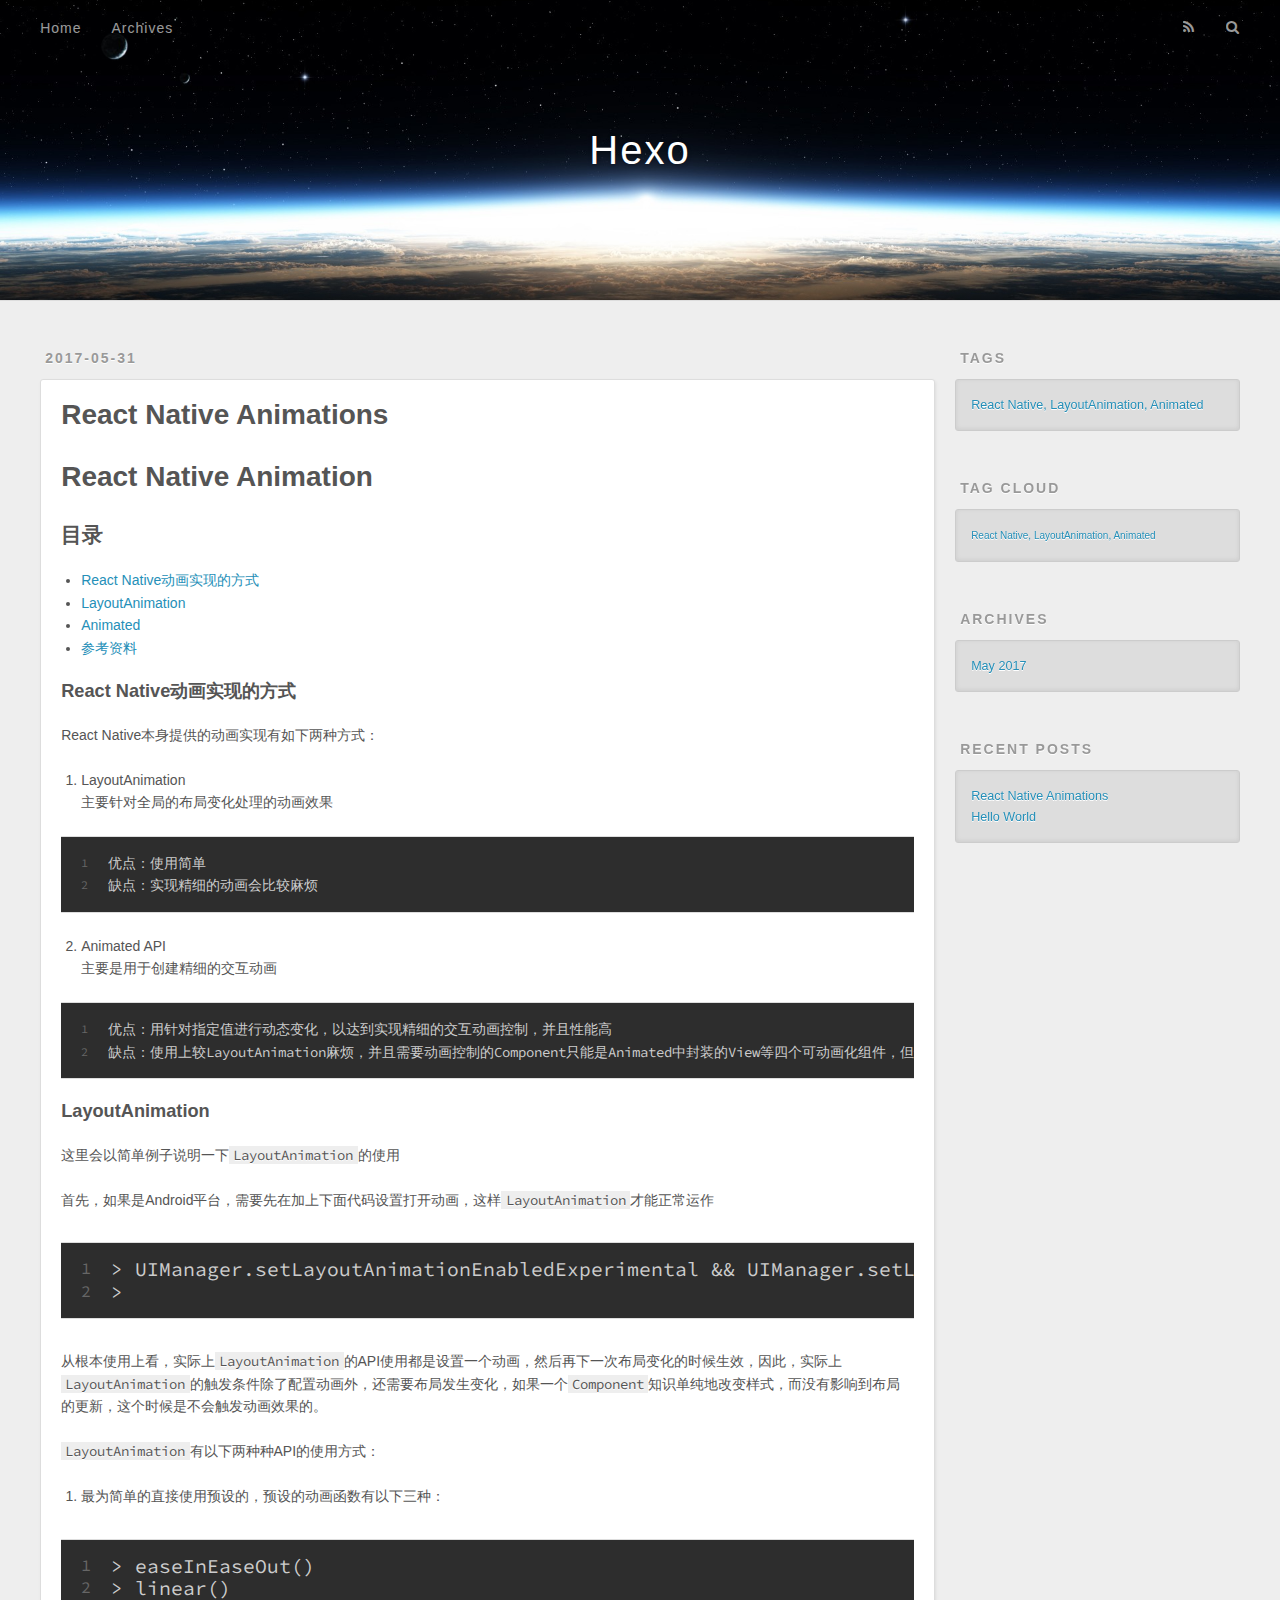
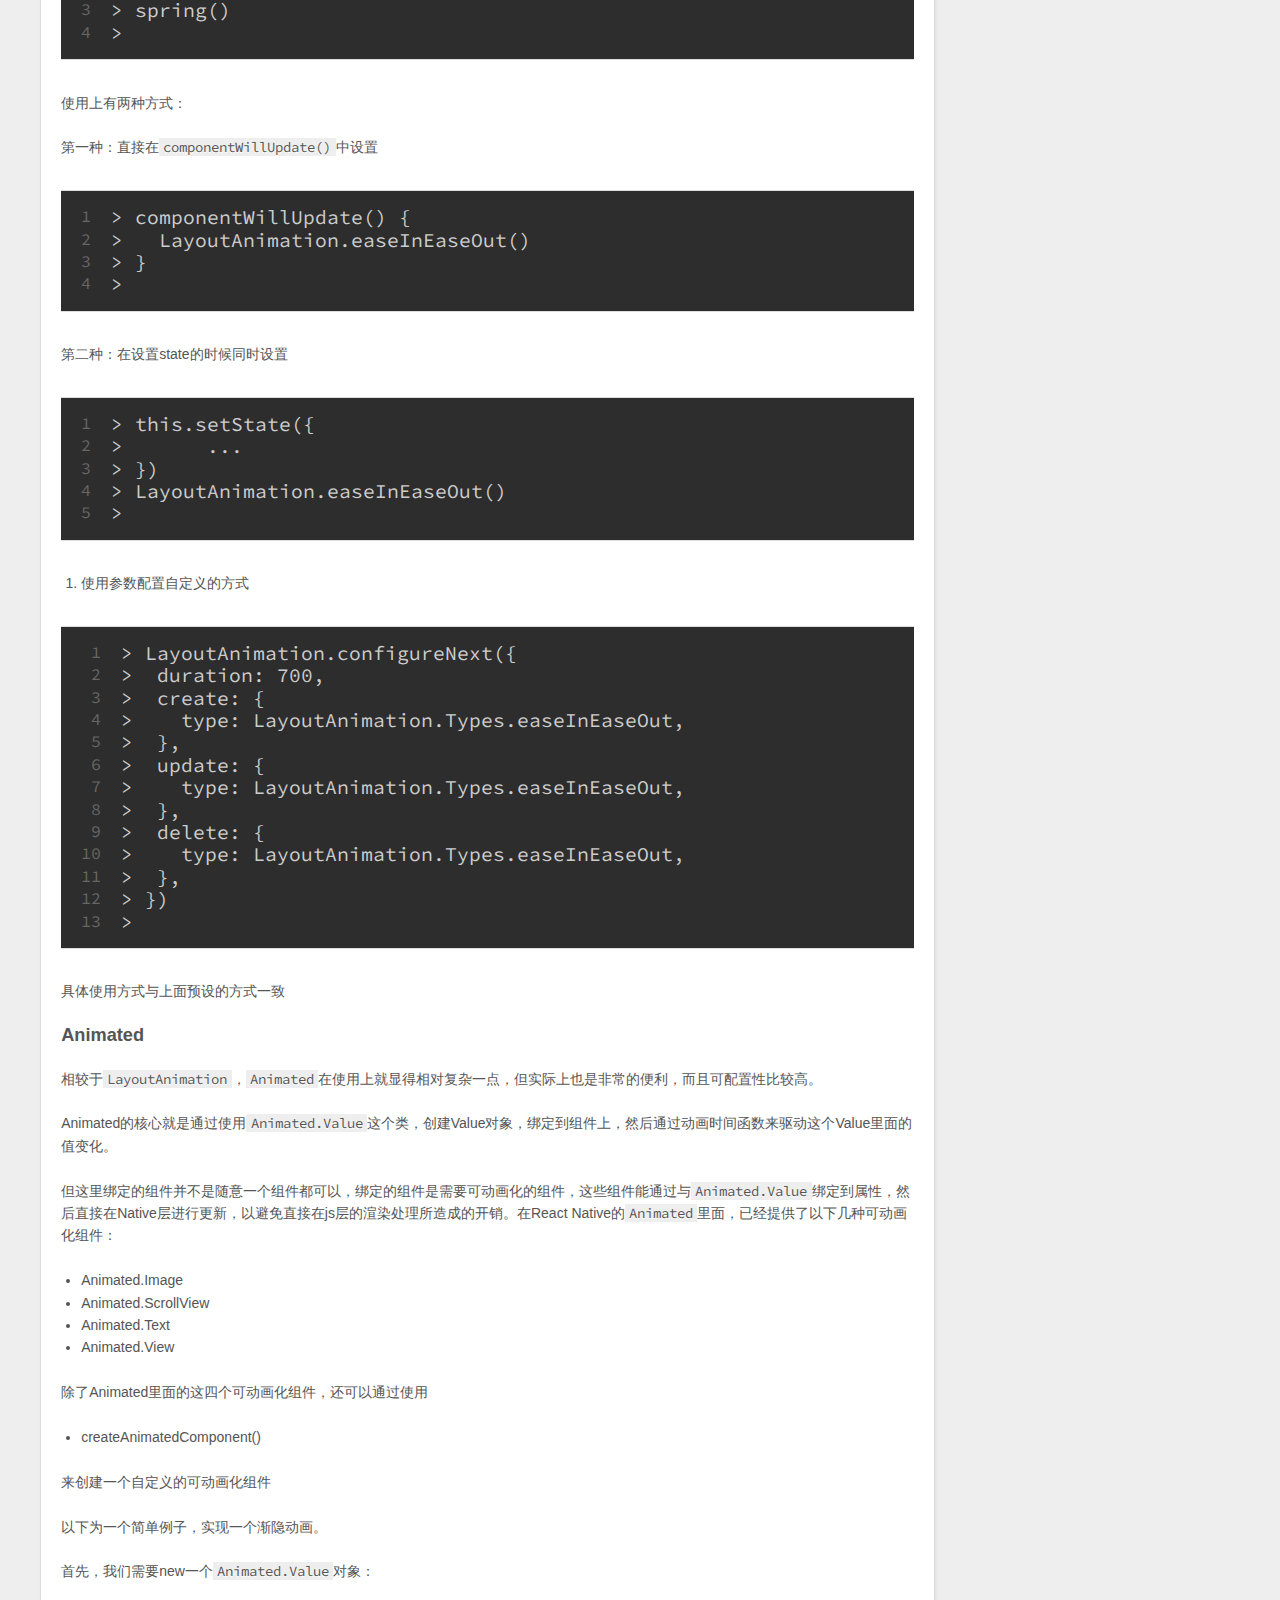
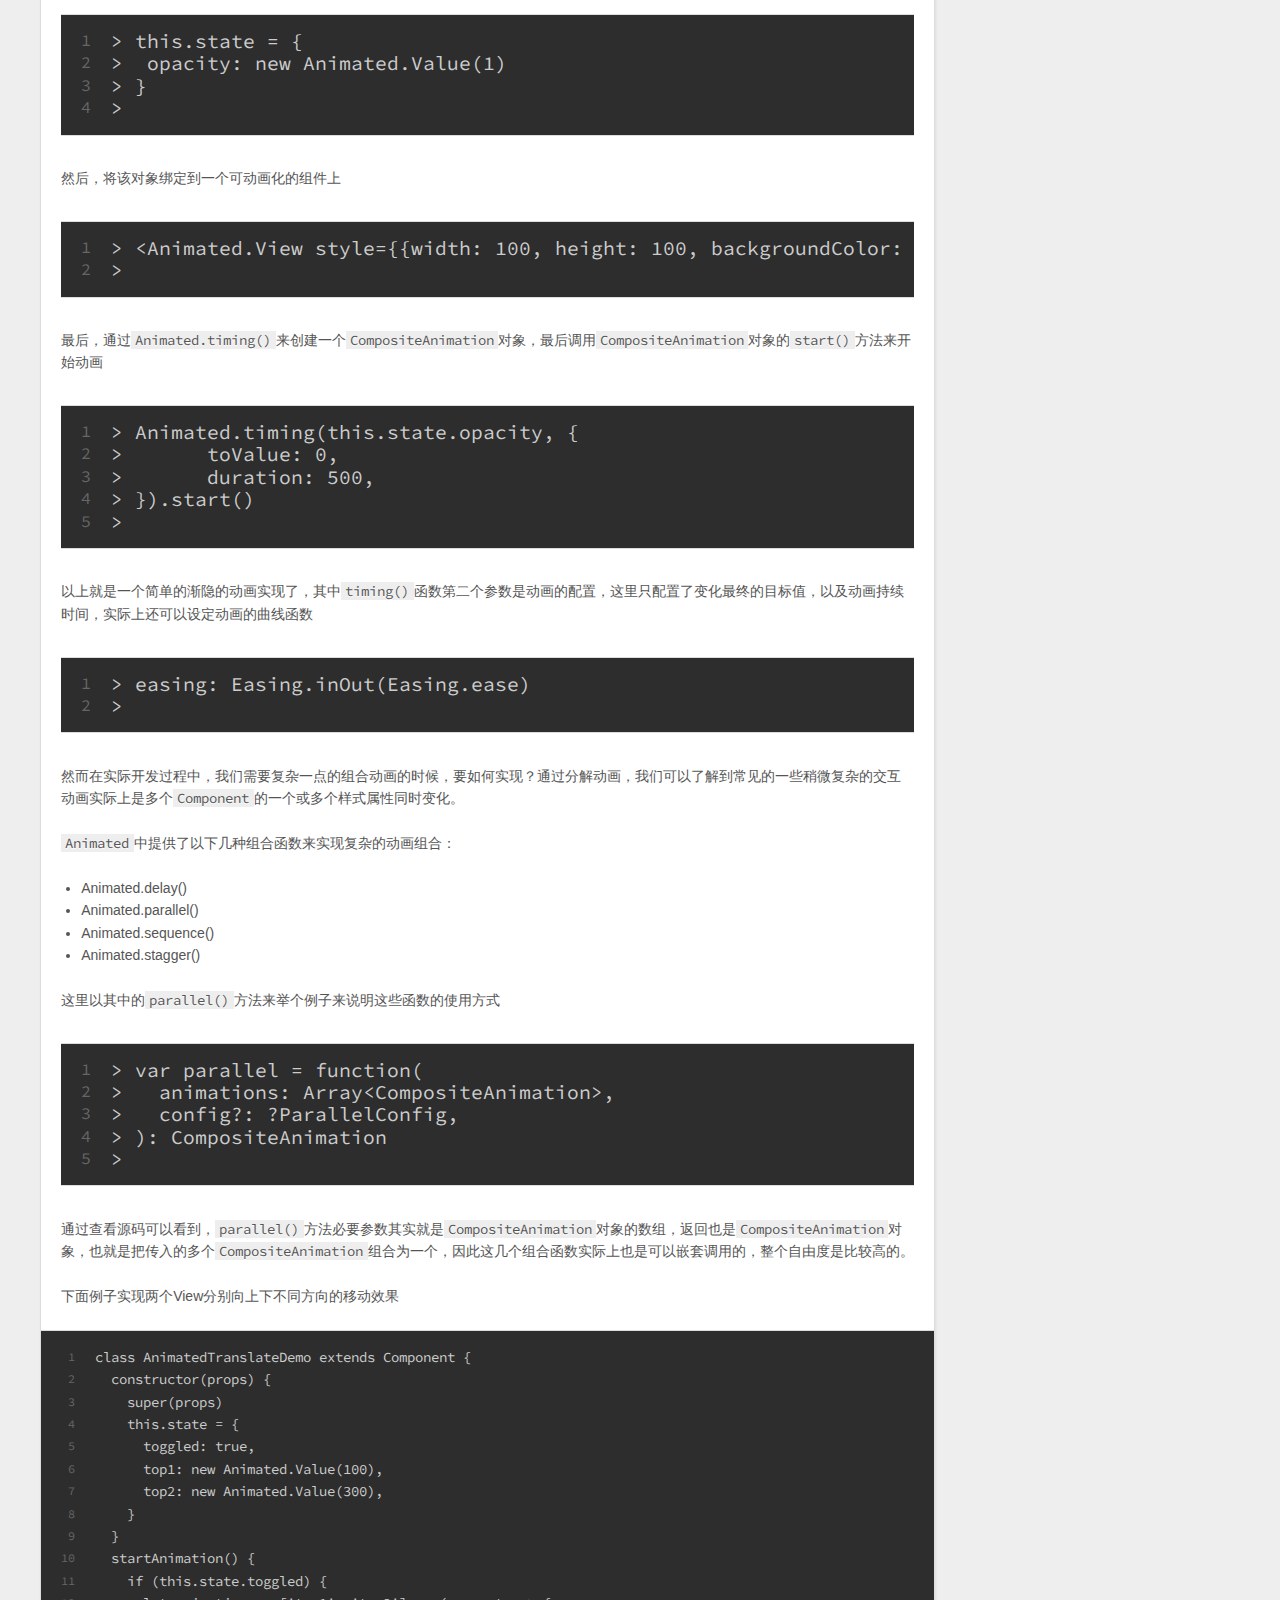
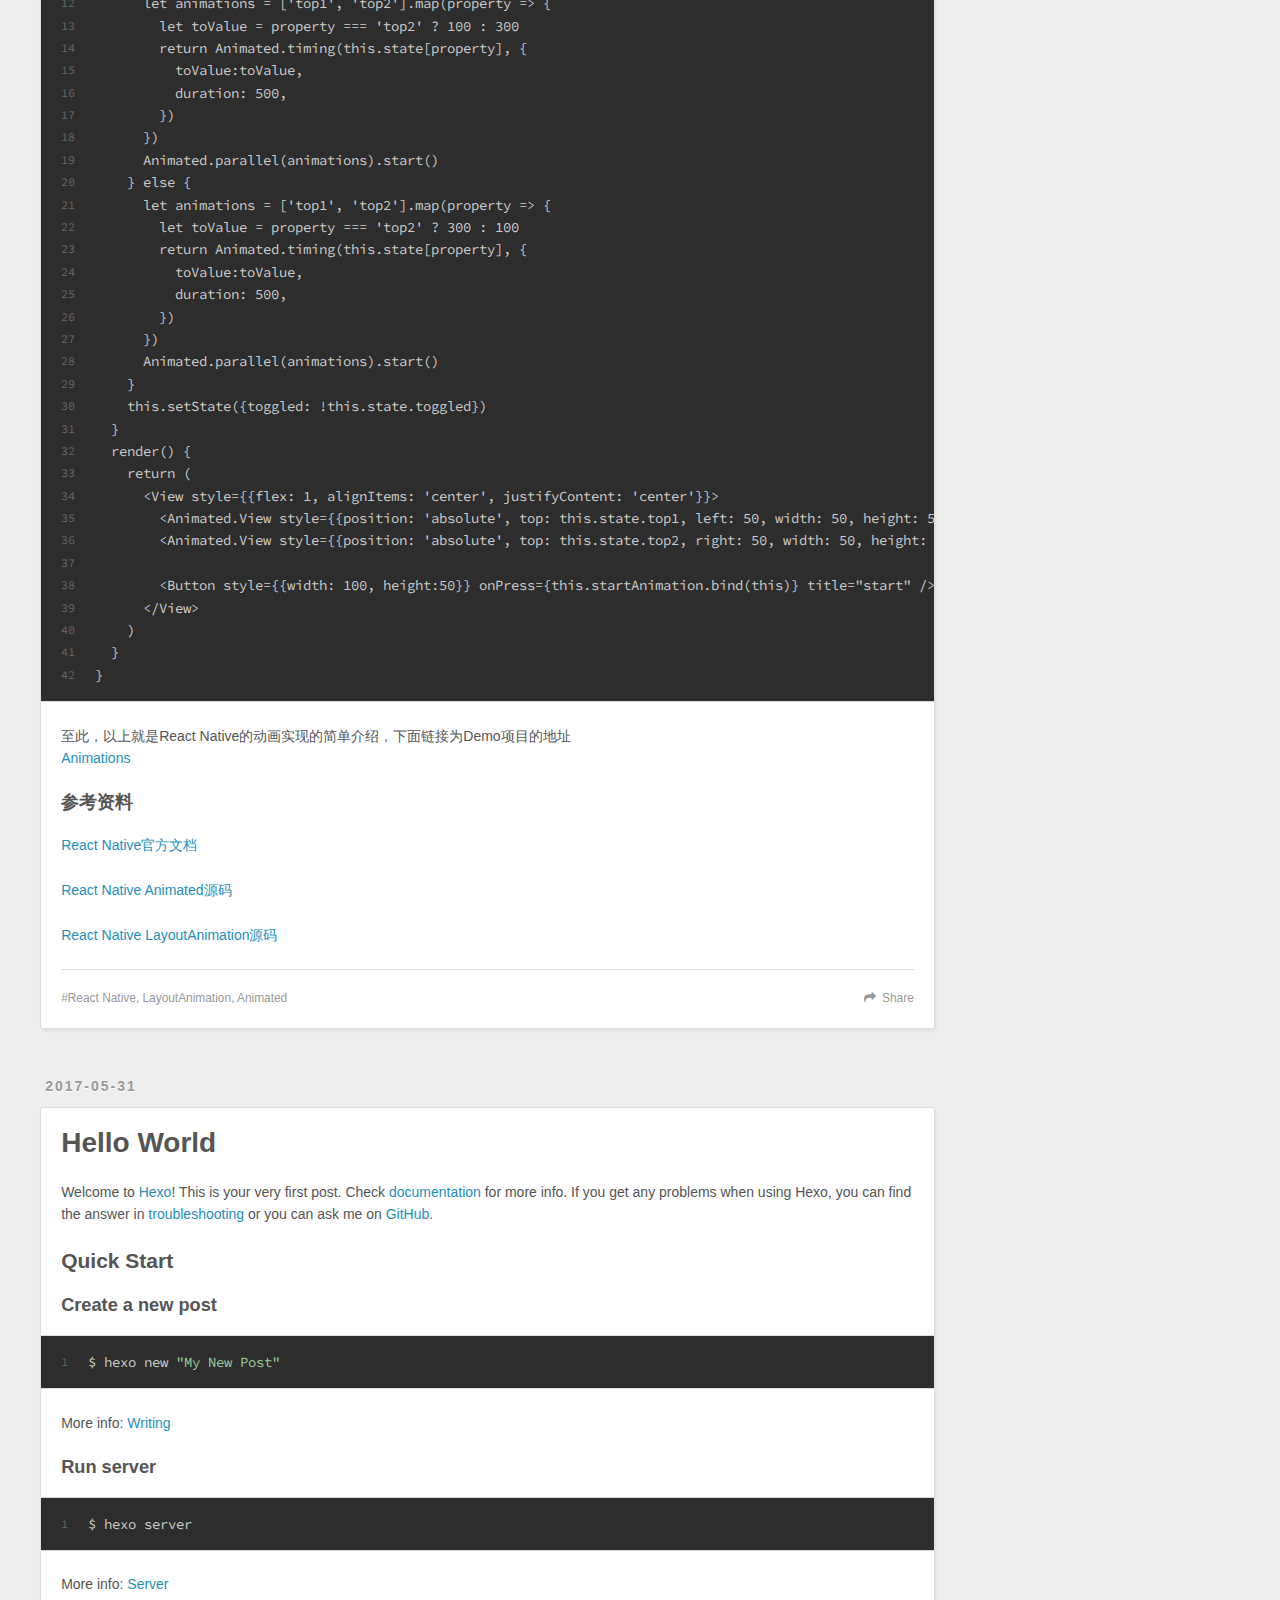
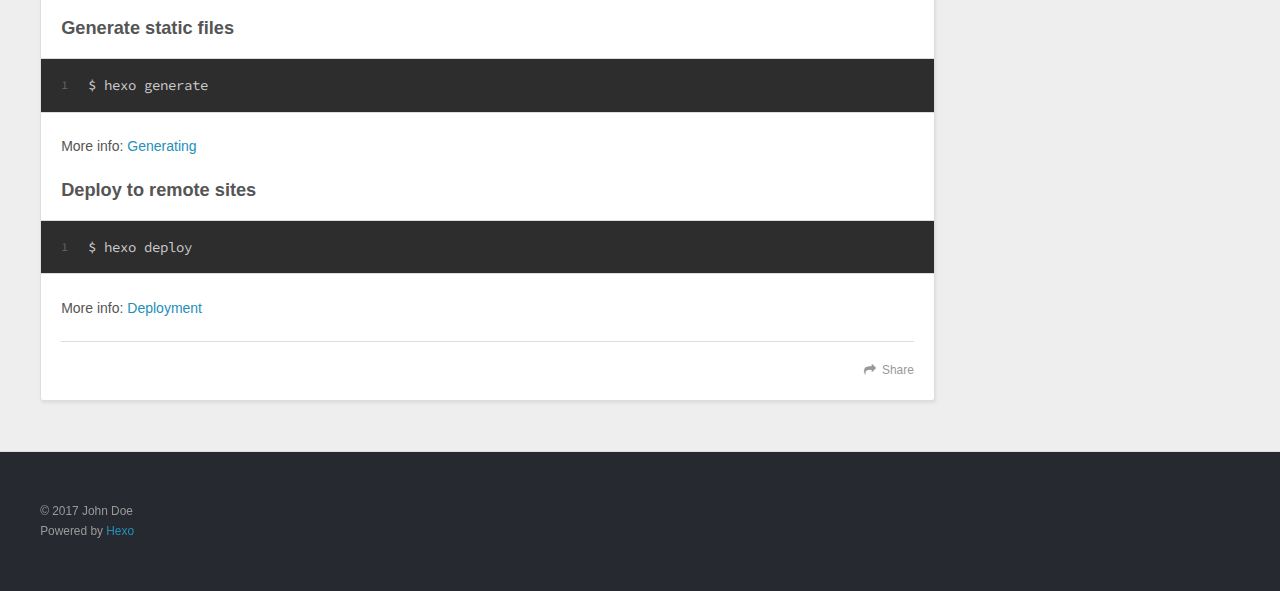
==== index.html @ bdcdd626 "Site updated: 2017-05-31 11:44:58" ====
<!DOCTYPE html>
<html>
<head>
  <meta charset="utf-8">
  
  <title>Hexo</title>
  <meta name="viewport" content="width=device-width, initial-scale=1, maximum-scale=1">
  <meta property="og:type" content="website">
<meta property="og:title" content="Hexo">
<meta property="og:url" content="http://yoursite.com/index.html">
<meta property="og:site_name" content="Hexo">
<meta name="twitter:card" content="summary">
<meta name="twitter:title" content="Hexo">
  
    <link rel="alternate" href="/atom.xml" title="Hexo" type="application/atom+xml">
  
  
    <link rel="icon" href="/favicon.png">
  
  
    <link href="//fonts.googleapis.com/css?family=Source+Code+Pro" rel="stylesheet" type="text/css">
  
  <link rel="stylesheet" href="/css/style.css">
  

</head>

<body>
  <div id="container">
    <div id="wrap">
      <header id="header">
  <div id="banner"></div>
  <div id="header-outer" class="outer">
    <div id="header-title" class="inner">
      <h1 id="logo-wrap">
        <a href="/" id="logo">Hexo</a>
      </h1>
      
    </div>
    <div id="header-inner" class="inner">
      <nav id="main-nav">
        <a id="main-nav-toggle" class="nav-icon"></a>
        
          <a class="main-nav-link" href="/">Home</a>
        
          <a class="main-nav-link" href="/archives">Archives</a>
        
      </nav>
      <nav id="sub-nav">
        
          <a id="nav-rss-link" class="nav-icon" href="/atom.xml" title="RSS Feed"></a>
        
        <a id="nav-search-btn" class="nav-icon" title="Search"></a>
      </nav>
      <div id="search-form-wrap">
        <form action="//google.com/search" method="get" accept-charset="UTF-8" class="search-form"><input type="search" name="q" class="search-form-input" placeholder="Search"><button type="submit" class="search-form-submit">&#xF002;</button><input type="hidden" name="sitesearch" value="http://yoursite.com"></form>
      </div>
    </div>
  </div>
</header>
      <div class="outer">
        <section id="main">
  
    <article id="post-React-Native-Animations" class="article article-type-post" itemscope itemprop="blogPost">
  <div class="article-meta">
    <a href="/2017/05/31/React-Native-Animations/" class="article-date">
  <time datetime="2017-05-31T03:42:59.000Z" itemprop="datePublished">2017-05-31</time>
</a>
    
  </div>
  <div class="article-inner">
    
    
      <header class="article-header">
        
  
    <h1 itemprop="name">
      <a class="article-title" href="/2017/05/31/React-Native-Animations/">React Native Animations</a>
    </h1>
  

      </header>
    
    <div class="article-entry" itemprop="articleBody">
      
        <h1 id="React-Native-Animation"><a href="#React-Native-Animation" class="headerlink" title="React Native Animation"></a>React Native Animation</h1><h2 id="目录"><a href="#目录" class="headerlink" title="目录"></a>目录</h2><ul>
<li><a href="#ReactNative动画实现的方式">React Native动画实现的方式</a></li>
<li><a href="#LayoutAnimation">LayoutAnimation</a></li>
<li><a href="#Animated">Animated</a></li>
<li><a href="#参考资料">参考资料</a></li>
</ul>
<p><a name="ReactNative动画实现的方式"></a></p>
<h3 id="React-Native动画实现的方式"><a href="#React-Native动画实现的方式" class="headerlink" title="React Native动画实现的方式"></a>React Native动画实现的方式</h3><p>React Native本身提供的动画实现有如下两种方式：</p>
<ol>
<li><p>LayoutAnimation<br>主要针对全局的布局变化处理的动画效果</p>
<figure class="highlight plain"><table><tr><td class="gutter"><pre><div class="line">1</div><div class="line">2</div></pre></td><td class="code"><pre><div class="line">优点：使用简单</div><div class="line">缺点：实现精细的动画会比较麻烦</div></pre></td></tr></table></figure>
</li>
<li><p>Animated API<br>主要是用于创建精细的交互动画</p>
<figure class="highlight plain"><table><tr><td class="gutter"><pre><div class="line">1</div><div class="line">2</div></pre></td><td class="code"><pre><div class="line">优点：用针对指定值进行动态变化，以达到实现精细的交互动画控制，并且性能高</div><div class="line">缺点：使用上较LayoutAnimation麻烦，并且需要动画控制的Component只能是Animated中封装的View等四个可动画化组件，但也支持自定义创建一个可动画化的组件</div></pre></td></tr></table></figure>
</li>
</ol>
<p><a name="LayoutAnimation"></a></p>
<h3 id="LayoutAnimation"><a href="#LayoutAnimation" class="headerlink" title="LayoutAnimation"></a>LayoutAnimation</h3><p>这里会以简单例子说明一下<code>LayoutAnimation</code>的使用</p>
<p>首先，如果是Android平台，需要先在加上下面代码设置打开动画，这样<code>LayoutAnimation</code>才能正常运作</p>
<blockquote>
<figure class="highlight plain"><table><tr><td class="gutter"><pre><div class="line">1</div><div class="line">2</div></pre></td><td class="code"><pre><div class="line">&gt; UIManager.setLayoutAnimationEnabledExperimental &amp;&amp; UIManager.setLayoutAnimationEnabledExperimental(true);</div><div class="line">&gt;</div></pre></td></tr></table></figure>
</blockquote>
<p>从根本使用上看，实际上<code>LayoutAnimation</code>的API使用都是设置一个动画，然后再下一次布局变化的时候生效，因此，实际上<code>LayoutAnimation</code>的触发条件除了配置动画外，还需要布局发生变化，如果一个<code>Component</code>知识单纯地改变样式，而没有影响到布局的更新，这个时候是不会触发动画效果的。</p>
<p><code>LayoutAnimation</code>有以下两种种API的使用方式：</p>
<ol>
<li>最为简单的直接使用预设的，预设的动画函数有以下三种：</li>
</ol>
<blockquote>
<figure class="highlight plain"><table><tr><td class="gutter"><pre><div class="line">1</div><div class="line">2</div><div class="line">3</div><div class="line">4</div></pre></td><td class="code"><pre><div class="line">&gt; easeInEaseOut()</div><div class="line">&gt; linear()</div><div class="line">&gt; spring()</div><div class="line">&gt;</div></pre></td></tr></table></figure>
</blockquote>
<p>使用上有两种方式：</p>
<p>第一种：直接在<code>componentWillUpdate()</code>中设置</p>
<blockquote>
<figure class="highlight plain"><table><tr><td class="gutter"><pre><div class="line">1</div><div class="line">2</div><div class="line">3</div><div class="line">4</div></pre></td><td class="code"><pre><div class="line">&gt; componentWillUpdate() &#123;</div><div class="line">&gt;   LayoutAnimation.easeInEaseOut()</div><div class="line">&gt; &#125;</div><div class="line">&gt;</div></pre></td></tr></table></figure>
</blockquote>
<p>第二种：在设置state的时候同时设置</p>
<blockquote>
<figure class="highlight plain"><table><tr><td class="gutter"><pre><div class="line">1</div><div class="line">2</div><div class="line">3</div><div class="line">4</div><div class="line">5</div></pre></td><td class="code"><pre><div class="line">&gt; this.setState(&#123;</div><div class="line">&gt;       ...</div><div class="line">&gt; &#125;)</div><div class="line">&gt; LayoutAnimation.easeInEaseOut()</div><div class="line">&gt;</div></pre></td></tr></table></figure>
</blockquote>
<ol>
<li>使用参数配置自定义的方式</li>
</ol>
<blockquote>
<figure class="highlight plain"><table><tr><td class="gutter"><pre><div class="line">1</div><div class="line">2</div><div class="line">3</div><div class="line">4</div><div class="line">5</div><div class="line">6</div><div class="line">7</div><div class="line">8</div><div class="line">9</div><div class="line">10</div><div class="line">11</div><div class="line">12</div><div class="line">13</div></pre></td><td class="code"><pre><div class="line">&gt; LayoutAnimation.configureNext(&#123;</div><div class="line">&gt;  duration: 700,</div><div class="line">&gt;  create: &#123;</div><div class="line">&gt;    type: LayoutAnimation.Types.easeInEaseOut,</div><div class="line">&gt;  &#125;,</div><div class="line">&gt;  update: &#123;</div><div class="line">&gt;    type: LayoutAnimation.Types.easeInEaseOut,</div><div class="line">&gt;  &#125;,</div><div class="line">&gt;  delete: &#123;</div><div class="line">&gt;    type: LayoutAnimation.Types.easeInEaseOut,</div><div class="line">&gt;  &#125;,</div><div class="line">&gt; &#125;)</div><div class="line">&gt;</div></pre></td></tr></table></figure>
</blockquote>
<p>具体使用方式与上面预设的方式一致</p>
<p><a name="Animated"></a></p>
<h3 id="Animated"><a href="#Animated" class="headerlink" title="Animated"></a>Animated</h3><p>相较于<code>LayoutAnimation</code>，<code>Animated</code>在使用上就显得相对复杂一点，但实际上也是非常的便利，而且可配置性比较高。</p>
<p>Animated的核心就是通过使用<code>Animated.Value</code>这个类，创建Value对象，绑定到组件上，然后通过动画时间函数来驱动这个Value里面的值变化。</p>
<p>但这里绑定的组件并不是随意一个组件都可以，绑定的组件是需要可动画化的组件，这些组件能通过与<code>Animated.Value</code>绑定到属性，然后直接在Native层进行更新，以避免直接在js层的渲染处理所造成的开销。在React Native的<code>Animated</code>里面，已经提供了以下几种可动画化组件：</p>
<ul>
<li>Animated.Image</li>
<li>Animated.ScrollView</li>
<li>Animated.Text</li>
<li>Animated.View</li>
</ul>
<p>除了Animated里面的这四个可动画化组件，还可以通过使用</p>
<ul>
<li>createAnimatedComponent()</li>
</ul>
<p>来创建一个自定义的可动画化组件</p>
<p>以下为一个简单例子，实现一个渐隐动画。</p>
<p>首先，我们需要new一个<code>Animated.Value</code>对象：</p>
<blockquote>
<figure class="highlight plain"><table><tr><td class="gutter"><pre><div class="line">1</div><div class="line">2</div><div class="line">3</div><div class="line">4</div></pre></td><td class="code"><pre><div class="line">&gt; this.state = &#123;</div><div class="line">&gt;  opacity: new Animated.Value(1)</div><div class="line">&gt; &#125;</div><div class="line">&gt;</div></pre></td></tr></table></figure>
</blockquote>
<p>然后，将该对象绑定到一个可动画化的组件上</p>
<blockquote>
<figure class="highlight plain"><table><tr><td class="gutter"><pre><div class="line">1</div><div class="line">2</div></pre></td><td class="code"><pre><div class="line">&gt; &lt;Animated.View style=&#123;&#123;width: 100, height: 100, backgroundColor: &apos;red&apos;, opacity: this.state.opacity&#125;&#125; /&gt;</div><div class="line">&gt;</div></pre></td></tr></table></figure>
</blockquote>
<p>最后，通过<code>Animated.timing()</code>来创建一个<code>CompositeAnimation</code>对象，最后调用<code>CompositeAnimation</code>对象的<code>start()</code>方法来开始动画</p>
<blockquote>
<figure class="highlight plain"><table><tr><td class="gutter"><pre><div class="line">1</div><div class="line">2</div><div class="line">3</div><div class="line">4</div><div class="line">5</div></pre></td><td class="code"><pre><div class="line">&gt; Animated.timing(this.state.opacity, &#123;</div><div class="line">&gt; 	toValue: 0,</div><div class="line">&gt; 	duration: 500,</div><div class="line">&gt; &#125;).start()</div><div class="line">&gt;</div></pre></td></tr></table></figure>
</blockquote>
<p>以上就是一个简单的渐隐的动画实现了，其中<code>timing()</code>函数第二个参数是动画的配置，这里只配置了变化最终的目标值，以及动画持续时间，实际上还可以设定动画的曲线函数</p>
<blockquote>
<figure class="highlight plain"><table><tr><td class="gutter"><pre><div class="line">1</div><div class="line">2</div></pre></td><td class="code"><pre><div class="line">&gt; easing: Easing.inOut(Easing.ease)</div><div class="line">&gt;</div></pre></td></tr></table></figure>
</blockquote>
<p>然而在实际开发过程中，我们需要复杂一点的组合动画的时候，要如何实现？通过分解动画，我们可以了解到常见的一些稍微复杂的交互动画实际上是多个<code>Component</code>的一个或多个样式属性同时变化。</p>
<p><code>Animated</code>中提供了以下几种组合函数来实现复杂的动画组合：</p>
<ul>
<li>Animated.delay()</li>
<li>Animated.parallel()</li>
<li>Animated.sequence()</li>
<li>Animated.stagger()</li>
</ul>
<p>这里以其中的<code>parallel()</code>方法来举个例子来说明这些函数的使用方式</p>
<blockquote>
<figure class="highlight plain"><table><tr><td class="gutter"><pre><div class="line">1</div><div class="line">2</div><div class="line">3</div><div class="line">4</div><div class="line">5</div></pre></td><td class="code"><pre><div class="line">&gt; var parallel = function(</div><div class="line">&gt;   animations: Array&lt;CompositeAnimation&gt;,</div><div class="line">&gt;   config?: ?ParallelConfig,</div><div class="line">&gt; ): CompositeAnimation</div><div class="line">&gt;</div></pre></td></tr></table></figure>
</blockquote>
<p>通过查看源码可以看到，<code>parallel()</code>方法必要参数其实就是<code>CompositeAnimation</code>对象的数组，返回也是<code>CompositeAnimation</code>对象，也就是把传入的多个<code>CompositeAnimation</code>组合为一个，因此这几个组合函数实际上也是可以嵌套调用的，整个自由度是比较高的。</p>
<p>下面例子实现两个View分别向上下不同方向的移动效果</p>
<figure class="highlight plain"><table><tr><td class="gutter"><pre><div class="line">1</div><div class="line">2</div><div class="line">3</div><div class="line">4</div><div class="line">5</div><div class="line">6</div><div class="line">7</div><div class="line">8</div><div class="line">9</div><div class="line">10</div><div class="line">11</div><div class="line">12</div><div class="line">13</div><div class="line">14</div><div class="line">15</div><div class="line">16</div><div class="line">17</div><div class="line">18</div><div class="line">19</div><div class="line">20</div><div class="line">21</div><div class="line">22</div><div class="line">23</div><div class="line">24</div><div class="line">25</div><div class="line">26</div><div class="line">27</div><div class="line">28</div><div class="line">29</div><div class="line">30</div><div class="line">31</div><div class="line">32</div><div class="line">33</div><div class="line">34</div><div class="line">35</div><div class="line">36</div><div class="line">37</div><div class="line">38</div><div class="line">39</div><div class="line">40</div><div class="line">41</div><div class="line">42</div></pre></td><td class="code"><pre><div class="line">class AnimatedTranslateDemo extends Component &#123;</div><div class="line">  constructor(props) &#123;</div><div class="line">    super(props)</div><div class="line">    this.state = &#123;</div><div class="line">      toggled: true,</div><div class="line">      top1: new Animated.Value(100),</div><div class="line">      top2: new Animated.Value(300),</div><div class="line">    &#125;</div><div class="line">  &#125;</div><div class="line">  startAnimation() &#123;</div><div class="line">    if (this.state.toggled) &#123;</div><div class="line">      let animations = [&apos;top1&apos;, &apos;top2&apos;].map(property =&gt; &#123;</div><div class="line">        let toValue = property === &apos;top2&apos; ? 100 : 300</div><div class="line">        return Animated.timing(this.state[property], &#123;</div><div class="line">          toValue:toValue,</div><div class="line">          duration: 500,</div><div class="line">        &#125;)</div><div class="line">      &#125;)</div><div class="line">      Animated.parallel(animations).start()</div><div class="line">    &#125; else &#123;</div><div class="line">      let animations = [&apos;top1&apos;, &apos;top2&apos;].map(property =&gt; &#123;</div><div class="line">        let toValue = property === &apos;top2&apos; ? 300 : 100</div><div class="line">        return Animated.timing(this.state[property], &#123;</div><div class="line">          toValue:toValue,</div><div class="line">          duration: 500,</div><div class="line">        &#125;)</div><div class="line">      &#125;)</div><div class="line">      Animated.parallel(animations).start()</div><div class="line">    &#125;</div><div class="line">    this.setState(&#123;toggled: !this.state.toggled&#125;)</div><div class="line">  &#125;</div><div class="line">  render() &#123;</div><div class="line">    return (</div><div class="line">      &lt;View style=&#123;&#123;flex: 1, alignItems: &apos;center&apos;, justifyContent: &apos;center&apos;&#125;&#125;&gt;</div><div class="line">        &lt;Animated.View style=&#123;&#123;position: &apos;absolute&apos;, top: this.state.top1, left: 50, width: 50, height: 50, backgroundColor: &apos;red&apos;&#125;&#125; /&gt;</div><div class="line">        &lt;Animated.View style=&#123;&#123;position: &apos;absolute&apos;, top: this.state.top2, right: 50, width: 50, height: 50, backgroundColor: &apos;blue&apos;&#125;&#125; /&gt;</div><div class="line"></div><div class="line">        &lt;Button style=&#123;&#123;width: 100, height:50&#125;&#125; onPress=&#123;this.startAnimation.bind(this)&#125; title=&quot;start&quot; /&gt;</div><div class="line">      &lt;/View&gt;</div><div class="line">    )</div><div class="line">  &#125;</div><div class="line">&#125;</div></pre></td></tr></table></figure>
<p>至此，以上就是React Native的动画实现的简单介绍，下面链接为Demo项目的地址<br><a href="https://github.com/Hays/ReactNativeAnimations" target="_blank" rel="external">Animations</a></p>
<p><a name="参考资料"></a></p>
<h3 id="参考资料"><a href="#参考资料" class="headerlink" title="参考资料"></a>参考资料</h3><p><a href="http://facebook.github.io/react-native/docs/animations.html" target="_blank" rel="external">React Native官方文档</a></p>
<p><a href="https://github.com/facebook/react-native/tree/master/Libraries/Animated/src" target="_blank" rel="external">React Native Animated源码</a></p>
<p><a href="https://github.com/facebook/react-native/blob/master/Libraries/LayoutAnimation/LayoutAnimation.js" target="_blank" rel="external">React Native LayoutAnimation源码</a></p>

      
    </div>
    <footer class="article-footer">
      <a data-url="http://yoursite.com/2017/05/31/React-Native-Animations/" data-id="cj3cg7t4n0000dr40gojcj75o" class="article-share-link">Share</a>
      
      
  <ul class="article-tag-list"><li class="article-tag-list-item"><a class="article-tag-list-link" href="/tags/React-Native-LayoutAnimation-Animated/">React Native, LayoutAnimation, Animated</a></li></ul>

    </footer>
  </div>
  
</article>


  
    <article id="post-hello-world" class="article article-type-post" itemscope itemprop="blogPost">
  <div class="article-meta">
    <a href="/2017/05/31/hello-world/" class="article-date">
  <time datetime="2017-05-31T03:03:04.000Z" itemprop="datePublished">2017-05-31</time>
</a>
    
  </div>
  <div class="article-inner">
    
    
      <header class="article-header">
        
  
    <h1 itemprop="name">
      <a class="article-title" href="/2017/05/31/hello-world/">Hello World</a>
    </h1>
  

      </header>
    
    <div class="article-entry" itemprop="articleBody">
      
        <p>Welcome to <a href="https://hexo.io/" target="_blank" rel="external">Hexo</a>! This is your very first post. Check <a href="https://hexo.io/docs/" target="_blank" rel="external">documentation</a> for more info. If you get any problems when using Hexo, you can find the answer in <a href="https://hexo.io/docs/troubleshooting.html" target="_blank" rel="external">troubleshooting</a> or you can ask me on <a href="https://github.com/hexojs/hexo/issues" target="_blank" rel="external">GitHub</a>.</p>
<h2 id="Quick-Start"><a href="#Quick-Start" class="headerlink" title="Quick Start"></a>Quick Start</h2><h3 id="Create-a-new-post"><a href="#Create-a-new-post" class="headerlink" title="Create a new post"></a>Create a new post</h3><figure class="highlight bash"><table><tr><td class="gutter"><pre><div class="line">1</div></pre></td><td class="code"><pre><div class="line">$ hexo new <span class="string">"My New Post"</span></div></pre></td></tr></table></figure>
<p>More info: <a href="https://hexo.io/docs/writing.html" target="_blank" rel="external">Writing</a></p>
<h3 id="Run-server"><a href="#Run-server" class="headerlink" title="Run server"></a>Run server</h3><figure class="highlight bash"><table><tr><td class="gutter"><pre><div class="line">1</div></pre></td><td class="code"><pre><div class="line">$ hexo server</div></pre></td></tr></table></figure>
<p>More info: <a href="https://hexo.io/docs/server.html" target="_blank" rel="external">Server</a></p>
<h3 id="Generate-static-files"><a href="#Generate-static-files" class="headerlink" title="Generate static files"></a>Generate static files</h3><figure class="highlight bash"><table><tr><td class="gutter"><pre><div class="line">1</div></pre></td><td class="code"><pre><div class="line">$ hexo generate</div></pre></td></tr></table></figure>
<p>More info: <a href="https://hexo.io/docs/generating.html" target="_blank" rel="external">Generating</a></p>
<h3 id="Deploy-to-remote-sites"><a href="#Deploy-to-remote-sites" class="headerlink" title="Deploy to remote sites"></a>Deploy to remote sites</h3><figure class="highlight bash"><table><tr><td class="gutter"><pre><div class="line">1</div></pre></td><td class="code"><pre><div class="line">$ hexo deploy</div></pre></td></tr></table></figure>
<p>More info: <a href="https://hexo.io/docs/deployment.html" target="_blank" rel="external">Deployment</a></p>

      
    </div>
    <footer class="article-footer">
      <a data-url="http://yoursite.com/2017/05/31/hello-world/" data-id="cj3cg7t4t0001dr400rhjdlbn" class="article-share-link">Share</a>
      
      
    </footer>
  </div>
  
</article>


  

</section>
        
          <aside id="sidebar">
  
    

  
    
  <div class="widget-wrap">
    <h3 class="widget-title">Tags</h3>
    <div class="widget">
      <ul class="tag-list"><li class="tag-list-item"><a class="tag-list-link" href="/tags/React-Native-LayoutAnimation-Animated/">React Native, LayoutAnimation, Animated</a></li></ul>
    </div>
  </div>


  
    
  <div class="widget-wrap">
    <h3 class="widget-title">Tag Cloud</h3>
    <div class="widget tagcloud">
      <a href="/tags/React-Native-LayoutAnimation-Animated/" style="font-size: 10px;">React Native, LayoutAnimation, Animated</a>
    </div>
  </div>

  
    
  <div class="widget-wrap">
    <h3 class="widget-title">Archives</h3>
    <div class="widget">
      <ul class="archive-list"><li class="archive-list-item"><a class="archive-list-link" href="/archives/2017/05/">May 2017</a></li></ul>
    </div>
  </div>


  
    
  <div class="widget-wrap">
    <h3 class="widget-title">Recent Posts</h3>
    <div class="widget">
      <ul>
        
          <li>
            <a href="/2017/05/31/React-Native-Animations/">React Native Animations</a>
          </li>
        
          <li>
            <a href="/2017/05/31/hello-world/">Hello World</a>
          </li>
        
      </ul>
    </div>
  </div>

  
</aside>
        
      </div>
      <footer id="footer">
  
  <div class="outer">
    <div id="footer-info" class="inner">
      &copy; 2017 John Doe<br>
      Powered by <a href="http://hexo.io/" target="_blank">Hexo</a>
    </div>
  </div>
</footer>
    </div>
    <nav id="mobile-nav">
  
    <a href="/" class="mobile-nav-link">Home</a>
  
    <a href="/archives" class="mobile-nav-link">Archives</a>
  
</nav>
    

<script src="//ajax.googleapis.com/ajax/libs/jquery/2.0.3/jquery.min.js"></script>


  <link rel="stylesheet" href="/fancybox/jquery.fancybox.css">
  <script src="/fancybox/jquery.fancybox.pack.js"></script>


<script src="/js/script.js"></script>

  </div>
</body>
</html>
---- css/style.css ----
body {
  width: 100%;
}
body:before,
body:after {
  content: "";
  display: table;
}
body:after {
  clear: both;
}
html,
body,
div,
span,
applet,
object,
iframe,
h1,
h2,
h3,
h4,
h5,
h6,
p,
blockquote,
pre,
a,
abbr,
acronym,
address,
big,
cite,
code,
del,
dfn,
em,
img,
ins,
kbd,
q,
s,
samp,
small,
strike,
strong,
sub,
sup,
tt,
var,
dl,
dt,
dd,
ol,
ul,
li,
fieldset,
form,
label,
legend,
table,
caption,
tbody,
tfoot,
thead,
tr,
th,
td {
  margin: 0;
  padding: 0;
  border: 0;
  outline: 0;
  font-weight: inherit;
  font-style: inherit;
  font-family: inherit;
  font-size: 100%;
  vertical-align: baseline;
}
body {
  line-height: 1;
  color: #000;
  background: #fff;
}
ol,
ul {
  list-style: none;
}
table {
  border-collapse: separate;
  border-spacing: 0;
  vertical-align: middle;
}
caption,
th,
td {
  text-align: left;
  font-weight: normal;
  vertical-align: middle;
}
a img {
  border: none;
}
input,
button {
  margin: 0;
  padding: 0;
}
input::-moz-focus-inner,
button::-moz-focus-inner {
  border: 0;
  padding: 0;
}
@font-face {
  font-family: FontAwesome;
  font-style: normal;
  font-weight: normal;
  src: url("fonts/fontawesome-webfont.eot?v=#4.0.3");
  src: url("fonts/fontawesome-webfont.eot?#iefix&v=#4.0.3") format("embedded-opentype"), url("fonts/fontawesome-webfont.woff?v=#4.0.3") format("woff"), url("fonts/fontawesome-webfont.ttf?v=#4.0.3") format("truetype"), url("fonts/fontawesome-webfont.svg#fontawesomeregular?v=#4.0.3") format("svg");
}
html,
body,
#container {
  height: 100%;
}
body {
  background: #eee;
  font: 14px "Helvetica Neue", Helvetica, Arial, sans-serif;
  -webkit-text-size-adjust: 100%;
}
.outer {
  max-width: 1220px;
  margin: 0 auto;
  padding: 0 20px;
}
.outer:before,
.outer:after {
  content: "";
  display: table;
}
.outer:after {
  clear: both;
}
.inner {
  display: inline;
  float: left;
  width: 98.33333333333333%;
  margin: 0 0.833333333333333%;
}
.left,
.alignleft {
  float: left;
}
.right,
.alignright {
  float: right;
}
.clear {
  clear: both;
}
#container {
  position: relative;
}
.mobile-nav-on {
  overflow: hidden;
}
#wrap {
  height: 100%;
  width: 100%;
  position: absolute;
  top: 0;
  left: 0;
  -webkit-transition: 0.2s ease-out;
  -moz-transition: 0.2s ease-out;
  -ms-transition: 0.2s ease-out;
  transition: 0.2s ease-out;
  z-index: 1;
  background: #eee;
}
.mobile-nav-on #wrap {
  left: 280px;
}
@media screen and (min-width: 768px) {
  #main {
    display: inline;
    float: left;
    width: 73.33333333333333%;
    margin: 0 0.833333333333333%;
  }
}
.article-date,
.article-category-link,
.archive-year,
.widget-title {
  text-decoration: none;
  text-transform: uppercase;
  letter-spacing: 2px;
  color: #999;
  margin-bottom: 1em;
  margin-left: 5px;
  line-height: 1em;
  text-shadow: 0 1px #fff;
  font-weight: bold;
}
.article-inner,
.archive-article-inner {
  background: #fff;
  -webkit-box-shadow: 1px 2px 3px #ddd;
  box-shadow: 1px 2px 3px #ddd;
  border: 1px solid #ddd;
  border-radius: 3px;
}
.article-entry h1,
.widget h1 {
  font-size: 2em;
}
.article-entry h2,
.widget h2 {
  font-size: 1.5em;
}
.article-entry h3,
.widget h3 {
  font-size: 1.3em;
}
.article-entry h4,
.widget h4 {
  font-size: 1.2em;
}
.article-entry h5,
.widget h5 {
  font-size: 1em;
}
.article-entry h6,
.widget h6 {
  font-size: 1em;
  color: #999;
}
.article-entry hr,
.widget hr {
  border: 1px dashed #ddd;
}
.article-entry strong,
.widget strong {
  font-weight: bold;
}
.article-entry em,
.widget em,
.article-entry cite,
.widget cite {
  font-style: italic;
}
.article-entry sup,
.widget sup,
.article-entry sub,
.widget sub {
  font-size: 0.75em;
  line-height: 0;
  position: relative;
  vertical-align: baseline;
}
.article-entry sup,
.widget sup {
  top: -0.5em;
}
.article-entry sub,
.widget sub {
  bottom: -0.2em;
}
.article-entry small,
.widget small {
  font-size: 0.85em;
}
.article-entry acronym,
.widget acronym,
.article-entry abbr,
.widget abbr {
  border-bottom: 1px dotted;
}
.article-entry ul,
.widget ul,
.article-entry ol,
.widget ol,
.article-entry dl,
.widget dl {
  margin: 0 20px;
  line-height: 1.6em;
}
.article-entry ul ul,
.widget ul ul,
.article-entry ol ul,
.widget ol ul,
.article-entry ul ol,
.widget ul ol,
.article-entry ol ol,
.widget ol ol {
  margin-top: 0;
  margin-bottom: 0;
}
.article-entry ul,
.widget ul {
  list-style: disc;
}
.article-entry ol,
.widget ol {
  list-style: decimal;
}
.article-entry dt,
.widget dt {
  font-weight: bold;
}
#header {
  height: 300px;
  position: relative;
  border-bottom: 1px solid #ddd;
}
#header:before,
#header:after {
  content: "";
  position: absolute;
  left: 0;
  right: 0;
  height: 40px;
}
#header:before {
  top: 0;
  background: -webkit-linear-gradient(rgba(0,0,0,0.2), transparent);
  background: -moz-linear-gradient(rgba(0,0,0,0.2), transparent);
  background: -ms-linear-gradient(rgba(0,0,0,0.2), transparent);
  background: linear-gradient(rgba(0,0,0,0.2), transparent);
}
#header:after {
  bottom: 0;
  background: -webkit-linear-gradient(transparent, rgba(0,0,0,0.2));
  background: -moz-linear-gradient(transparent, rgba(0,0,0,0.2));
  background: -ms-linear-gradient(transparent, rgba(0,0,0,0.2));
  background: linear-gradient(transparent, rgba(0,0,0,0.2));
}
#header-outer {
  height: 100%;
  position: relative;
}
#header-inner {
  position: relative;
  overflow: hidden;
}
#banner {
  position: absolute;
  top: 0;
  left: 0;
  width: 100%;
  height: 100%;
  background: url("images/banner.jpg") center #000;
  -webkit-background-size: cover;
  -moz-background-size: cover;
  background-size: cover;
  z-index: -1;
}
#header-title {
  text-align: center;
  height: 40px;
  position: absolute;
  top: 50%;
  left: 0;
  margin-top: -20px;
}
#logo,
#subtitle {
  text-decoration: none;
  color: #fff;
  font-weight: 300;
  text-shadow: 0 1px 4px rgba(0,0,0,0.3);
}
#logo {
  font-size: 40px;
  line-height: 40px;
  letter-spacing: 2px;
}
#subtitle {
  font-size: 16px;
  line-height: 16px;
  letter-spacing: 1px;
}
#subtitle-wrap {
  margin-top: 16px;
}
#main-nav {
  float: left;
  margin-left: -15px;
}
.nav-icon,
.main-nav-link {
  float: left;
  color: #fff;
  opacity: 0.6;
  text-decoration: none;
  text-shadow: 0 1px rgba(0,0,0,0.2);
  -webkit-transition: opacity 0.2s;
  -moz-transition: opacity 0.2s;
  -ms-transition: opacity 0.2s;
  transition: opacity 0.2s;
  display: block;
  padding: 20px 15px;
}
.nav-icon:hover,
.main-nav-link:hover {
  opacity: 1;
}
.nav-icon {
  font-family: FontAwesome;
  text-align: center;
  font-size: 14px;
  width: 14px;
  height: 14px;
  padding: 20px 15px;
  position: relative;
  cursor: pointer;
}
.main-nav-link {
  font-weight: 300;
  letter-spacing: 1px;
}
@media screen and (max-width: 479px) {
  .main-nav-link {
    display: none;
  }
}
#main-nav-toggle {
  display: none;
}
#main-nav-toggle:before {
  content: "\f0c9";
}
@media screen and (max-width: 479px) {
  #main-nav-toggle {
    display: block;
  }
}
#sub-nav {
  float: right;
  margin-right: -15px;
}
#nav-rss-link:before {
  content: "\f09e";
}
#nav-search-btn:before {
  content: "\f002";
}
#search-form-wrap {
  position: absolute;
  top: 15px;
  width: 150px;
  height: 30px;
  right: -150px;
  opacity: 0;
  -webkit-transition: 0.2s ease-out;
  -moz-transition: 0.2s ease-out;
  -ms-transition: 0.2s ease-out;
  transition: 0.2s ease-out;
}
#search-form-wrap.on {
  opacity: 1;
  right: 0;
}
@media screen and (max-width: 479px) {
  #search-form-wrap {
    width: 100%;
    right: -100%;
  }
}
.search-form {
  position: absolute;
  top: 0;
  left: 0;
  right: 0;
  background: #fff;
  padding: 5px 15px;
  border-radius: 15px;
  -webkit-box-shadow: 0 0 10px rgba(0,0,0,0.3);
  box-shadow: 0 0 10px rgba(0,0,0,0.3);
}
.search-form-input {
  border: none;
  background: none;
  color: #555;
  width: 100%;
  font: 13px "Helvetica Neue", Helvetica, Arial, sans-serif;
  outline: none;
}
.search-form-input::-webkit-search-results-decoration,
.search-form-input::-webkit-search-cancel-button {
  -webkit-appearance: none;
}
.search-form-submit {
  position: absolute;
  top: 50%;
  right: 10px;
  margin-top: -7px;
  font: 13px FontAwesome;
  border: none;
  background: none;
  color: #bbb;
  cursor: pointer;
}
.search-form-submit:hover,
.search-form-submit:focus {
  color: #777;
}
.article {
  margin: 50px 0;
}
.article-inner {
  overflow: hidden;
}
.article-meta:before,
.article-meta:after {
  content: "";
  display: table;
}
.article-meta:after {
  clear: both;
}
.article-date {
  float: left;
}
.article-category {
  float: left;
  line-height: 1em;
  color: #ccc;
  text-shadow: 0 1px #fff;
  margin-left: 8px;
}
.article-category:before {
  content: "\2022";
}
.article-category-link {
  margin: 0 12px 1em;
}
.article-header {
  padding: 20px 20px 0;
}
.article-title {
  text-decoration: none;
  font-size: 2em;
  font-weight: bold;
  color: #555;
  line-height: 1.1em;
  -webkit-transition: color 0.2s;
  -moz-transition: color 0.2s;
  -ms-transition: color 0.2s;
  transition: color 0.2s;
}
a.article-title:hover {
  color: #258fb8;
}
.article-entry {
  color: #555;
  padding: 0 20px;
}
.article-entry:before,
.article-entry:after {
  content: "";
  display: table;
}
.article-entry:after {
  clear: both;
}
.article-entry p,
.article-entry table {
  line-height: 1.6em;
  margin: 1.6em 0;
}
.article-entry h1,
.article-entry h2,
.article-entry h3,
.article-entry h4,
.article-entry h5,
.article-entry h6 {
  font-weight: bold;
}
.article-entry h1,
.article-entry h2,
.article-entry h3,
.article-entry h4,
.article-entry h5,
.article-entry h6 {
  line-height: 1.1em;
  margin: 1.1em 0;
}
.article-entry a {
  color: #258fb8;
  text-decoration: none;
}
.article-entry a:hover {
  text-decoration: underline;
}
.article-entry ul,
.article-entry ol,
.article-entry dl {
  margin-top: 1.6em;
  margin-bottom: 1.6em;
}
.article-entry img,
.article-entry video {
  max-width: 100%;
  height: auto;
  display: block;
  margin: auto;
}
.article-entry iframe {
  border: none;
}
.article-entry table {
  width: 100%;
  border-collapse: collapse;
  border-spacing: 0;
}
.article-entry th {
  font-weight: bold;
  border-bottom: 3px solid #ddd;
  padding-bottom: 0.5em;
}
.article-entry td {
  border-bottom: 1px solid #ddd;
  padding: 10px 0;
}
.article-entry blockquote {
  font-family: Georgia, "Times New Roman", serif;
  font-size: 1.4em;
  margin: 1.6em 20px;
  text-align: center;
}
.article-entry blockquote footer {
  font-size: 14px;
  margin: 1.6em 0;
  font-family: "Helvetica Neue", Helvetica, Arial, sans-serif;
}
.article-entry blockquote footer cite:before {
  content: "—";
  padding: 0 0.5em;
}
.article-entry .pullquote {
  text-align: left;
  width: 45%;
  margin: 0;
}
.article-entry .pullquote.left {
  margin-left: 0.5em;
  margin-right: 1em;
}
.article-entry .pullquote.right {
  margin-right: 0.5em;
  margin-left: 1em;
}
.article-entry .caption {
  color: #999;
  display: block;
  font-size: 0.9em;
  margin-top: 0.5em;
  position: relative;
  text-align: center;
}
.article-entry .video-container {
  position: relative;
  padding-top: 56.25%;
  height: 0;
  overflow: hidden;
}
.article-entry .video-container iframe,
.article-entry .video-container object,
.article-entry .video-container embed {
  position: absolute;
  top: 0;
  left: 0;
  width: 100%;
  height: 100%;
  margin-top: 0;
}
.article-more-link a {
  display: inline-block;
  line-height: 1em;
  padding: 6px 15px;
  border-radius: 15px;
  background: #eee;
  color: #999;
  text-shadow: 0 1px #fff;
  text-decoration: none;
}
.article-more-link a:hover {
  background: #258fb8;
  color: #fff;
  text-decoration: none;
  text-shadow: 0 1px #1e7293;
}
.article-footer {
  font-size: 0.85em;
  line-height: 1.6em;
  border-top: 1px solid #ddd;
  padding-top: 1.6em;
  margin: 0 20px 20px;
}
.article-footer:before,
.article-footer:after {
  content: "";
  display: table;
}
.article-footer:after {
  clear: both;
}
.article-footer a {
  color: #999;
  text-decoration: none;
}
.article-footer a:hover {
  color: #555;
}
.article-tag-list-item {
  float: left;
  margin-right: 10px;
}
.article-tag-list-link:before {
  content: "#";
}
.article-comment-link {
  float: right;
}
.article-comment-link:before {
  content: "\f075";
  font-family: FontAwesome;
  padding-right: 8px;
}
.article-share-link {
  cursor: pointer;
  float: right;
  margin-left: 20px;
}
.article-share-link:before {
  content: "\f064";
  font-family: FontAwesome;
  padding-right: 6px;
}
#article-nav {
  position: relative;
}
#article-nav:before,
#article-nav:after {
  content: "";
  display: table;
}
#article-nav:after {
  clear: both;
}
@media screen and (min-width: 768px) {
  #article-nav {
    margin: 50px 0;
  }
  #article-nav:before {
    width: 8px;
    height: 8px;
    position: absolute;
    top: 50%;
    left: 50%;
    margin-top: -4px;
    margin-left: -4px;
    content: "";
    border-radius: 50%;
    background: #ddd;
    -webkit-box-shadow: 0 1px 2px #fff;
    box-shadow: 0 1px 2px #fff;
  }
}
.article-nav-link-wrap {
  text-decoration: none;
  text-shadow: 0 1px #fff;
  color: #999;
  -webkit-box-sizing: border-box;
  -moz-box-sizing: border-box;
  box-sizing: border-box;
  margin-top: 50px;
  text-align: center;
  display: block;
}
.article-nav-link-wrap:hover {
  color: #555;
}
@media screen and (min-width: 768px) {
  .article-nav-link-wrap {
    width: 50%;
    margin-top: 0;
  }
}
@media screen and (min-width: 768px) {
  #article-nav-newer {
    float: left;
    text-align: right;
    padding-right: 20px;
  }
}
@media screen and (min-width: 768px) {
  #article-nav-older {
    float: right;
    text-align: left;
    padding-left: 20px;
  }
}
.article-nav-caption {
  text-transform: uppercase;
  letter-spacing: 2px;
  color: #ddd;
  line-height: 1em;
  font-weight: bold;
}
#article-nav-newer .article-nav-caption {
  margin-right: -2px;
}
.article-nav-title {
  font-size: 0.85em;
  line-height: 1.6em;
  margin-top: 0.5em;
}
.article-share-box {
  position: absolute;
  display: none;
  background: #fff;
  -webkit-box-shadow: 1px 2px 10px rgba(0,0,0,0.2);
  box-shadow: 1px 2px 10px rgba(0,0,0,0.2);
  border-radius: 3px;
  margin-left: -145px;
  overflow: hidden;
  z-index: 1;
}
.article-share-box.on {
  display: block;
}
.article-share-input {
  width: 100%;
  background: none;
  -webkit-box-sizing: border-box;
  -moz-box-sizing: border-box;
  box-sizing: border-box;
  font: 14px "Helvetica Neue", Helvetica, Arial, sans-serif;
  padding: 0 15px;
  color: #555;
  outline: none;
  border: 1px solid #ddd;
  border-radius: 3px 3px 0 0;
  height: 36px;
  line-height: 36px;
}
.article-share-links {
  background: #eee;
}
.article-share-links:before,
.article-share-links:after {
  content: "";
  display: table;
}
.article-share-links:after {
  clear: both;
}
.article-share-twitter,
.article-share-facebook,
.article-share-pinterest,
.article-share-google {
  width: 50px;
  height: 36px;
  display: block;
  float: left;
  position: relative;
  color: #999;
  text-shadow: 0 1px #fff;
}
.article-share-twitter:before,
.article-share-facebook:before,
.article-share-pinterest:before,
.article-share-google:before {
  font-size: 20px;
  font-family: FontAwesome;
  width: 20px;
  height: 20px;
  position: absolute;
  top: 50%;
  left: 50%;
  margin-top: -10px;
  margin-left: -10px;
  text-align: center;
}
.article-share-twitter:hover,
.article-share-facebook:hover,
.article-share-pinterest:hover,
.article-share-google:hover {
  color: #fff;
}
.article-share-twitter:before {
  content: "\f099";
}
.article-share-twitter:hover {
  background: #00aced;
  text-shadow: 0 1px #008abe;
}
.article-share-facebook:before {
  content: "\f09a";
}
.article-share-facebook:hover {
  background: #3b5998;
  text-shadow: 0 1px #2f477a;
}
.article-share-pinterest:before {
  content: "\f0d2";
}
.article-share-pinterest:hover {
  background: #cb2027;
  text-shadow: 0 1px #a21a1f;
}
.article-share-google:before {
  content: "\f0d5";
}
.article-share-google:hover {
  background: #dd4b39;
  text-shadow: 0 1px #be3221;
}
.article-gallery {
  background: #000;
  position: relative;
}
.article-gallery-photos {
  position: relative;
  overflow: hidden;
}
.article-gallery-img {
  display: none;
  max-width: 100%;
}
.article-gallery-img:first-child {
  display: block;
}
.article-gallery-img.loaded {
  position: absolute;
  display: block;
}
.article-gallery-img img {
  display: block;
  max-width: 100%;
  margin: 0 auto;
}
#comments {
  background: #fff;
  -webkit-box-shadow: 1px 2px 3px #ddd;
  box-shadow: 1px 2px 3px #ddd;
  padding: 20px;
  border: 1px solid #ddd;
  border-radius: 3px;
  margin: 50px 0;
}
#comments a {
  color: #258fb8;
}
.archives-wrap {
  margin: 50px 0;
}
.archives:before,
.archives:after {
  content: "";
  display: table;
}
.archives:after {
  clear: both;
}
.archive-year-wrap {
  margin-bottom: 1em;
}
.archives {
  -webkit-column-gap: 10px;
  -moz-column-gap: 10px;
  column-gap: 10px;
}
@media screen and (min-width: 480px) and (max-width: 767px) {
  .archives {
    -webkit-column-count: 2;
    -moz-column-count: 2;
    column-count: 2;
  }
}
@media screen and (min-width: 768px) {
  .archives {
    -webkit-column-count: 3;
    -moz-column-count: 3;
    column-count: 3;
  }
}
.archive-article {
  -webkit-column-break-inside: avoid;
  page-break-inside: avoid;
  overflow: hidden;
  break-inside: avoid-column;
}
.archive-article-inner {
  padding: 10px;
  margin-bottom: 15px;
}
.archive-article-title {
  text-decoration: none;
  font-weight: bold;
  color: #555;
  -webkit-transition: color 0.2s;
  -moz-transition: color 0.2s;
  -ms-transition: color 0.2s;
  transition: color 0.2s;
  line-height: 1.6em;
}
.archive-article-title:hover {
  color: #258fb8;
}
.archive-article-footer {
  margin-top: 1em;
}
.archive-article-date {
  color: #999;
  text-decoration: none;
  font-size: 0.85em;
  line-height: 1em;
  margin-bottom: 0.5em;
  display: block;
}
#page-nav {
  margin: 50px auto;
  background: #fff;
  -webkit-box-shadow: 1px 2px 3px #ddd;
  box-shadow: 1px 2px 3px #ddd;
  border: 1px solid #ddd;
  border-radius: 3px;
  text-align: center;
  color: #999;
  overflow: hidden;
}
#page-nav:before,
#page-nav:after {
  content: "";
  display: table;
}
#page-nav:after {
  clear: both;
}
#page-nav a,
#page-nav span {
  padding: 10px 20px;
  line-height: 1;
  height: 2ex;
}
#page-nav a {
  color: #999;
  text-decoration: none;
}
#page-nav a:hover {
  background: #999;
  color: #fff;
}
#page-nav .prev {
  float: left;
}
#page-nav .next {
  float: right;
}
#page-nav .page-number {
  display: inline-block;
}
@media screen and (max-width: 479px) {
  #page-nav .page-number {
    display: none;
  }
}
#page-nav .current {
  color: #555;
  font-weight: bold;
}
#page-nav .space {
  color: #ddd;
}
#footer {
  background: #262a30;
  padding: 50px 0;
  border-top: 1px solid #ddd;
  color: #999;
}
#footer a {
  color: #258fb8;
  text-decoration: none;
}
#footer a:hover {
  text-decoration: underline;
}
#footer-info {
  line-height: 1.6em;
  font-size: 0.85em;
}
.article-entry pre,
.article-entry .highlight {
  background: #2d2d2d;
  margin: 0 -20px;
  padding: 15px 20px;
  border-style: solid;
  border-color: #ddd;
  border-width: 1px 0;
  overflow: auto;
  color: #ccc;
  line-height: 22.400000000000002px;
}
.article-entry .highlight .gutter pre,
.article-entry .gist .gist-file .gist-data .line-numbers {
  color: #666;
  font-size: 0.85em;
}
.article-entry pre,
.article-entry code {
  font-family: "Source Code Pro", Consolas, Monaco, Menlo, Consolas, monospace;
}
.article-entry code {
  background: #eee;
  text-shadow: 0 1px #fff;
  padding: 0 0.3em;
}
.article-entry pre code {
  background: none;
  text-shadow: none;
  padding: 0;
}
.article-entry .highlight pre {
  border: none;
  margin: 0;
  padding: 0;
}
.article-entry .highlight table {
  margin: 0;
  width: auto;
}
.article-entry .highlight td {
  border: none;
  padding: 0;
}
.article-entry .highlight figcaption {
  font-size: 0.85em;
  color: #999;
  line-height: 1em;
  margin-bottom: 1em;
}
.article-entry .highlight figcaption:before,
.article-entry .highlight figcaption:after {
  content: "";
  display: table;
}
.article-entry .highlight figcaption:after {
  clear: both;
}
.article-entry .highlight figcaption a {
  float: right;
}
.article-entry .highlight .gutter pre {
  text-align: right;
  padding-right: 20px;
}
.article-entry .highlight .line {
  height: 22.400000000000002px;
}
.article-entry .highlight .line.marked {
  background: #515151;
}
.article-entry .gist {
  margin: 0 -20px;
  border-style: solid;
  border-color: #ddd;
  border-width: 1px 0;
  background: #2d2d2d;
  padding: 15px 20px 15px 0;
}
.article-entry .gist .gist-file {
  border: none;
  font-family: "Source Code Pro", Consolas, Monaco, Menlo, Consolas, monospace;
  margin: 0;
}
.article-entry .gist .gist-file .gist-data {
  background: none;
  border: none;
}
.article-entry .gist .gist-file .gist-data .line-numbers {
  background: none;
  border: none;
  padding: 0 20px 0 0;
}
.article-entry .gist .gist-file .gist-data .line-data {
  padding: 0 !important;
}
.article-entry .gist .gist-file .highlight {
  margin: 0;
  padding: 0;
  border: none;
}
.article-entry .gist .gist-file .gist-meta {
  background: #2d2d2d;
  color: #999;
  font: 0.85em "Helvetica Neue", Helvetica, Arial, sans-serif;
  text-shadow: 0 0;
  padding: 0;
  margin-top: 1em;
  margin-left: 20px;
}
.article-entry .gist .gist-file .gist-meta a {
  color: #258fb8;
  font-weight: normal;
}
.article-entry .gist .gist-file .gist-meta a:hover {
  text-decoration: underline;
}
pre .comment,
pre .title {
  color: #999;
}
pre .variable,
pre .attribute,
pre .tag,
pre .regexp,
pre .ruby .constant,
pre .xml .tag .title,
pre .xml .pi,
pre .xml .doctype,
pre .html .doctype,
pre .css .id,
pre .css .class,
pre .css .pseudo {
  color: #f2777a;
}
pre .number,
pre .preprocessor,
pre .built_in,
pre .literal,
pre .params,
pre .constant {
  color: #f99157;
}
pre .class,
pre .ruby .class .title,
pre .css .rules .attribute {
  color: #9c9;
}
pre .string,
pre .value,
pre .inheritance,
pre .header,
pre .ruby .symbol,
pre .xml .cdata {
  color: #9c9;
}
pre .css .hexcolor {
  color: #6cc;
}
pre .function,
pre .python .decorator,
pre .python .title,
pre .ruby .function .title,
pre .ruby .title .keyword,
pre .perl .sub,
pre .javascript .title,
pre .coffeescript .title {
  color: #69c;
}
pre .keyword,
pre .javascript .function {
  color: #c9c;
}
@media screen and (max-width: 479px) {
  #mobile-nav {
    position: absolute;
    top: 0;
    left: 0;
    width: 280px;
    height: 100%;
    background: #191919;
    border-right: 1px solid #fff;
  }
}
@media screen and (max-width: 479px) {
  .mobile-nav-link {
    display: block;
    color: #999;
    text-decoration: none;
    padding: 15px 20px;
    font-weight: bold;
  }
  .mobile-nav-link:hover {
    color: #fff;
  }
}
@media screen and (min-width: 768px) {
  #sidebar {
    display: inline;
    float: left;
    width: 23.333333333333332%;
    margin: 0 0.833333333333333%;
  }
}
.widget-wrap {
  margin: 50px 0;
}
.widget {
  color: #777;
  text-shadow: 0 1px #fff;
  background: #ddd;
  -webkit-box-shadow: 0 -1px 4px #ccc inset;
  box-shadow: 0 -1px 4px #ccc inset;
  border: 1px solid #ccc;
  padding: 15px;
  border-radius: 3px;
}
.widget a {
  color: #258fb8;
  text-decoration: none;
}
.widget a:hover {
  text-decoration: underline;
}
.widget ul ul,
.widget ol ul,
.widget dl ul,
.widget ul ol,
.widget ol ol,
.widget dl ol,
.widget ul dl,
.widget ol dl,
.widget dl dl {
  margin-left: 15px;
  list-style: disc;
}
.widget {
  line-height: 1.6em;
  word-wrap: break-word;
  font-size: 0.9em;
}
.widget ul,
.widget ol {
  list-style: none;
  margin: 0;
}
.widget ul ul,
.widget ol ul,
.widget ul ol,
.widget ol ol {
  margin: 0 20px;
}
.widget ul ul,
.widget ol ul {
  list-style: disc;
}
.widget ul ol,
.widget ol ol {
  list-style: decimal;
}
.category-list-count,
.tag-list-count,
.archive-list-count {
  padding-left: 5px;
  color: #999;
  font-size: 0.85em;
}
.category-list-count:before,
.tag-list-count:before,
.archive-list-count:before {
  content: "(";
}
.category-list-count:after,
.tag-list-count:after,
.archive-list-count:after {
  content: ")";
}
.tagcloud a {
  margin-right: 5px;
  display: inline-block;
}
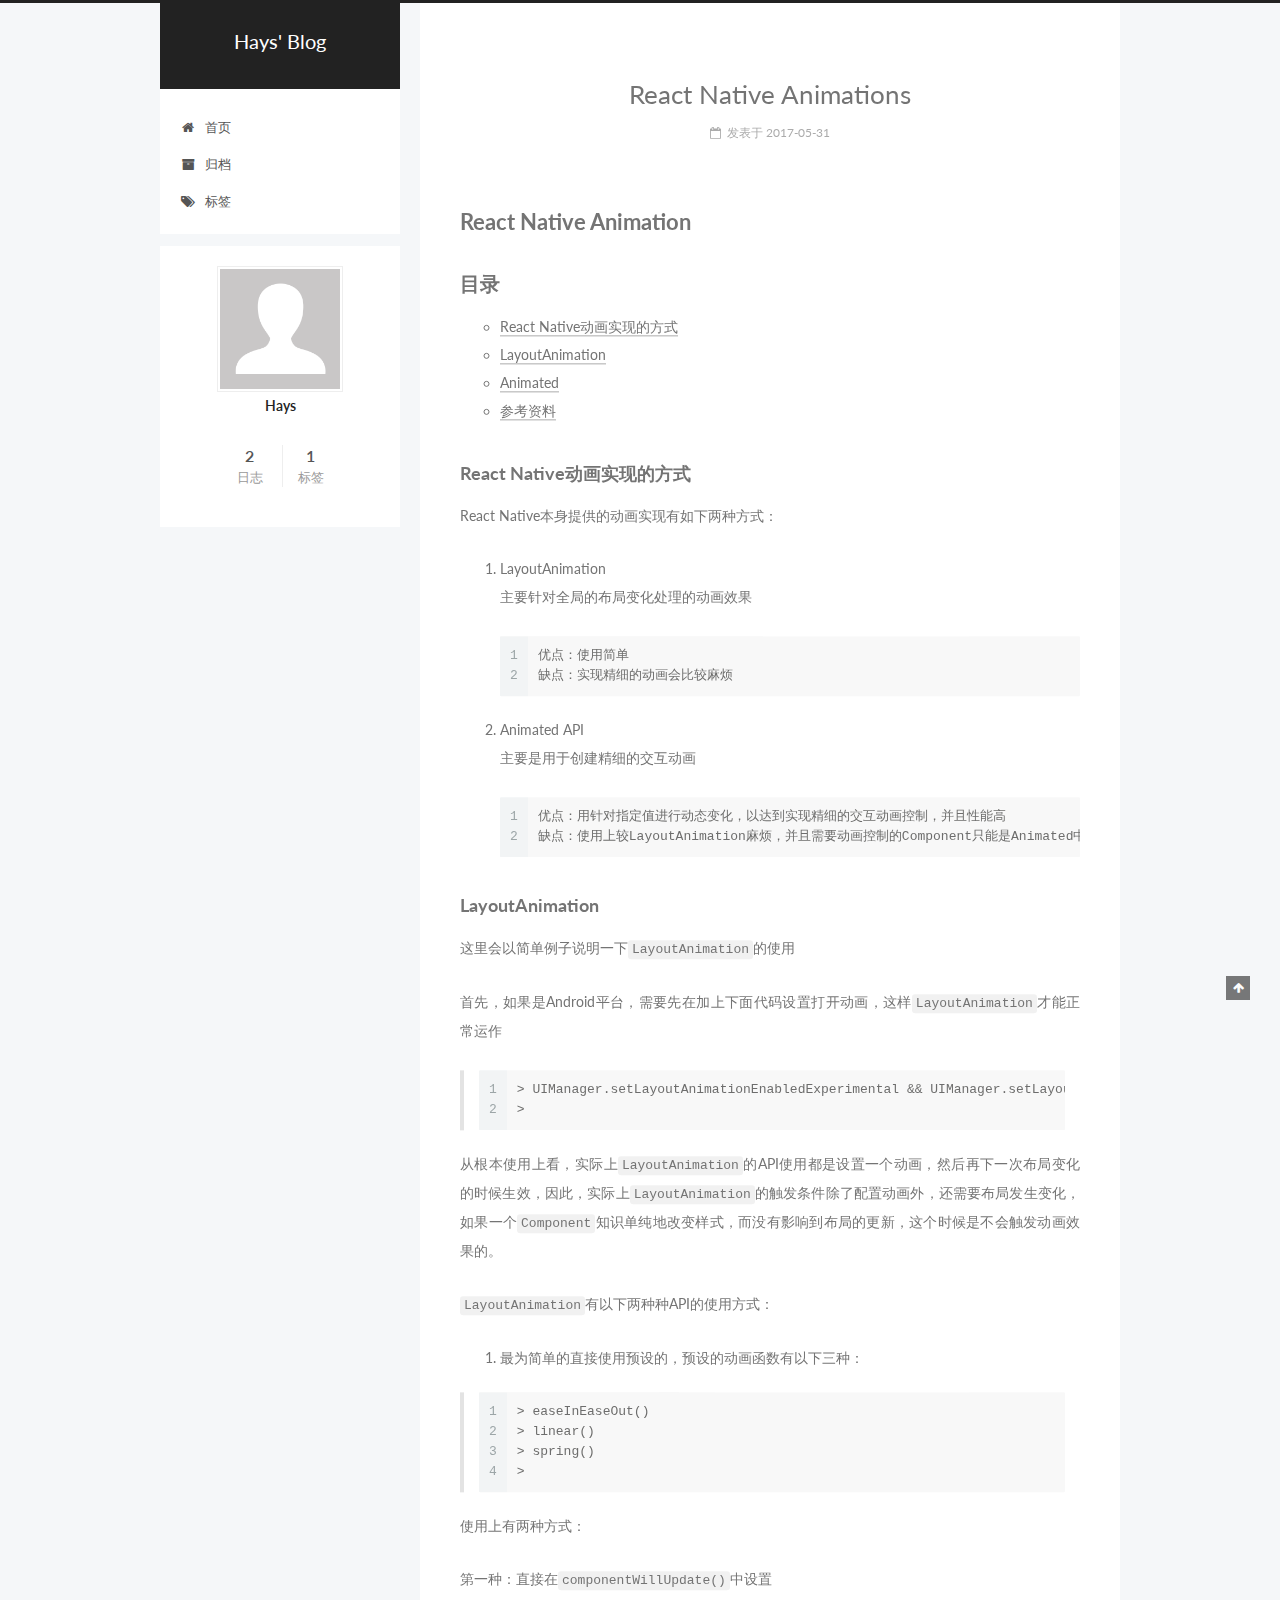
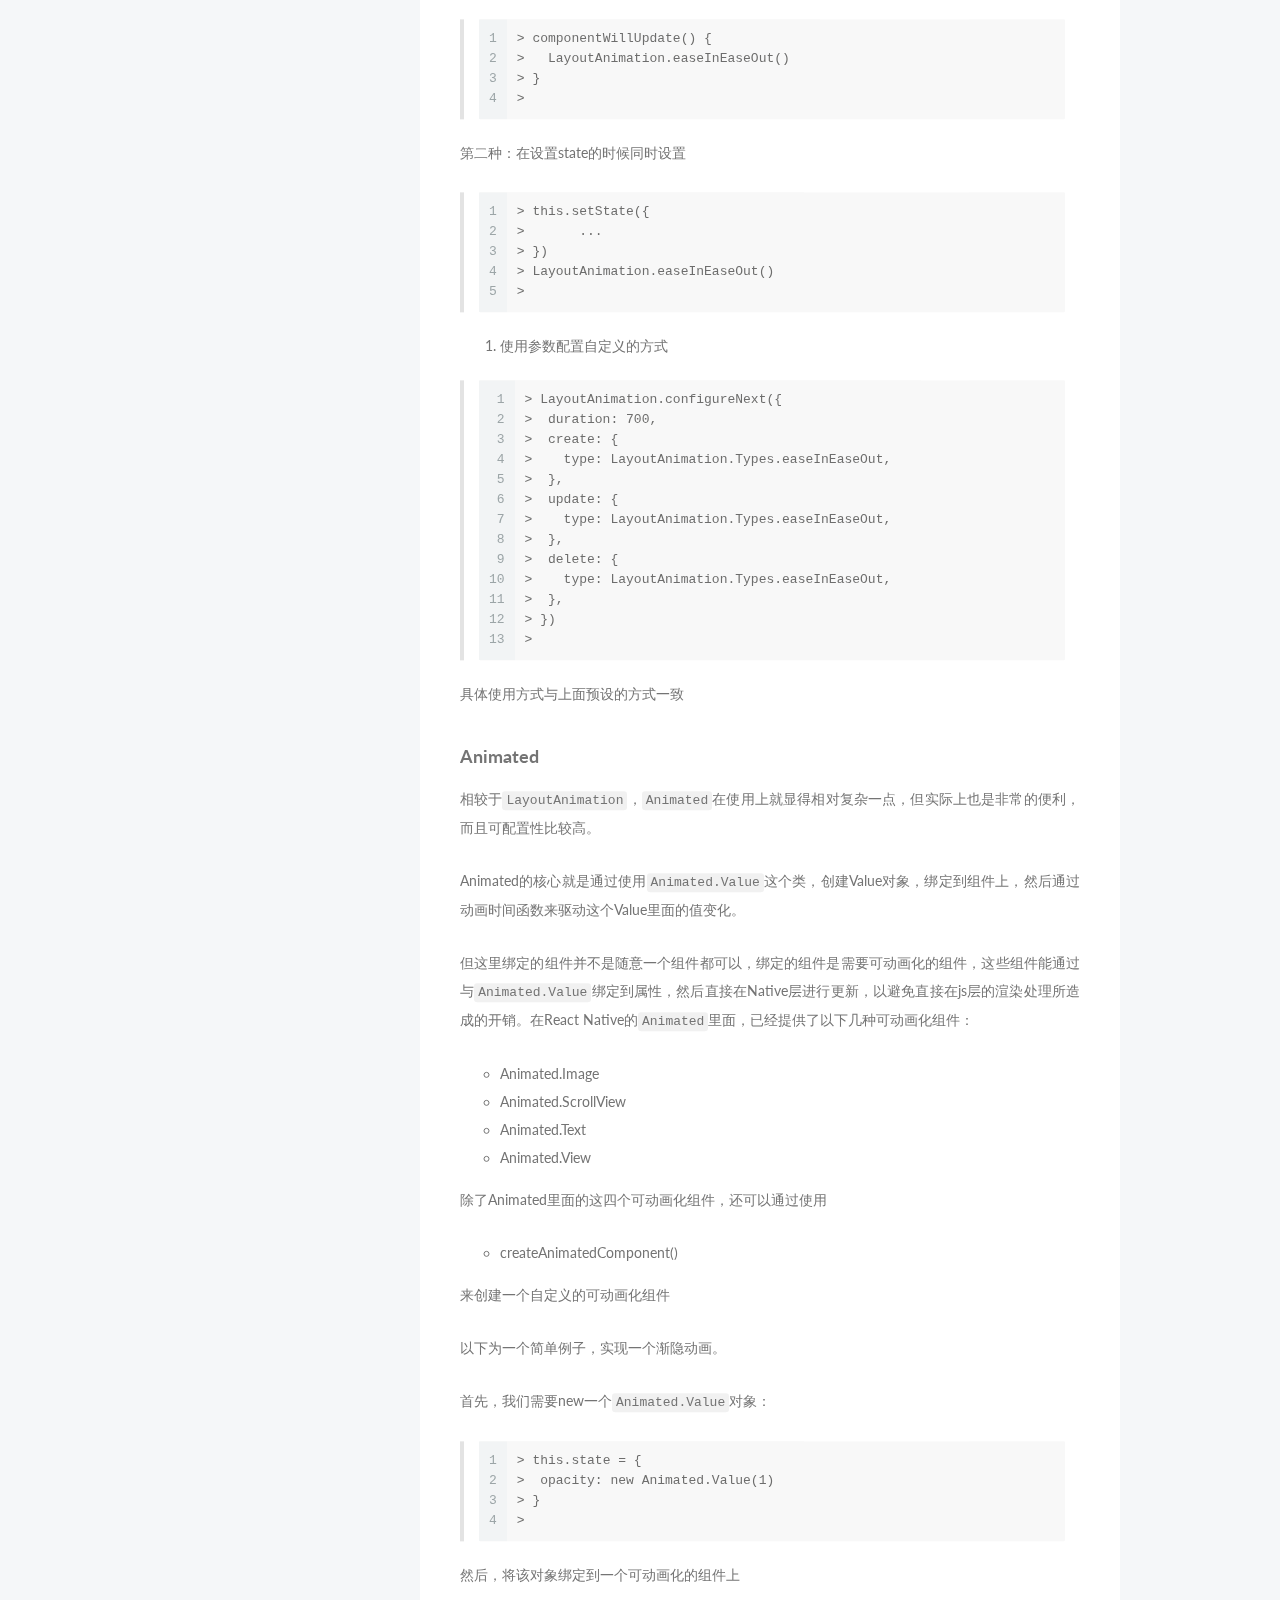
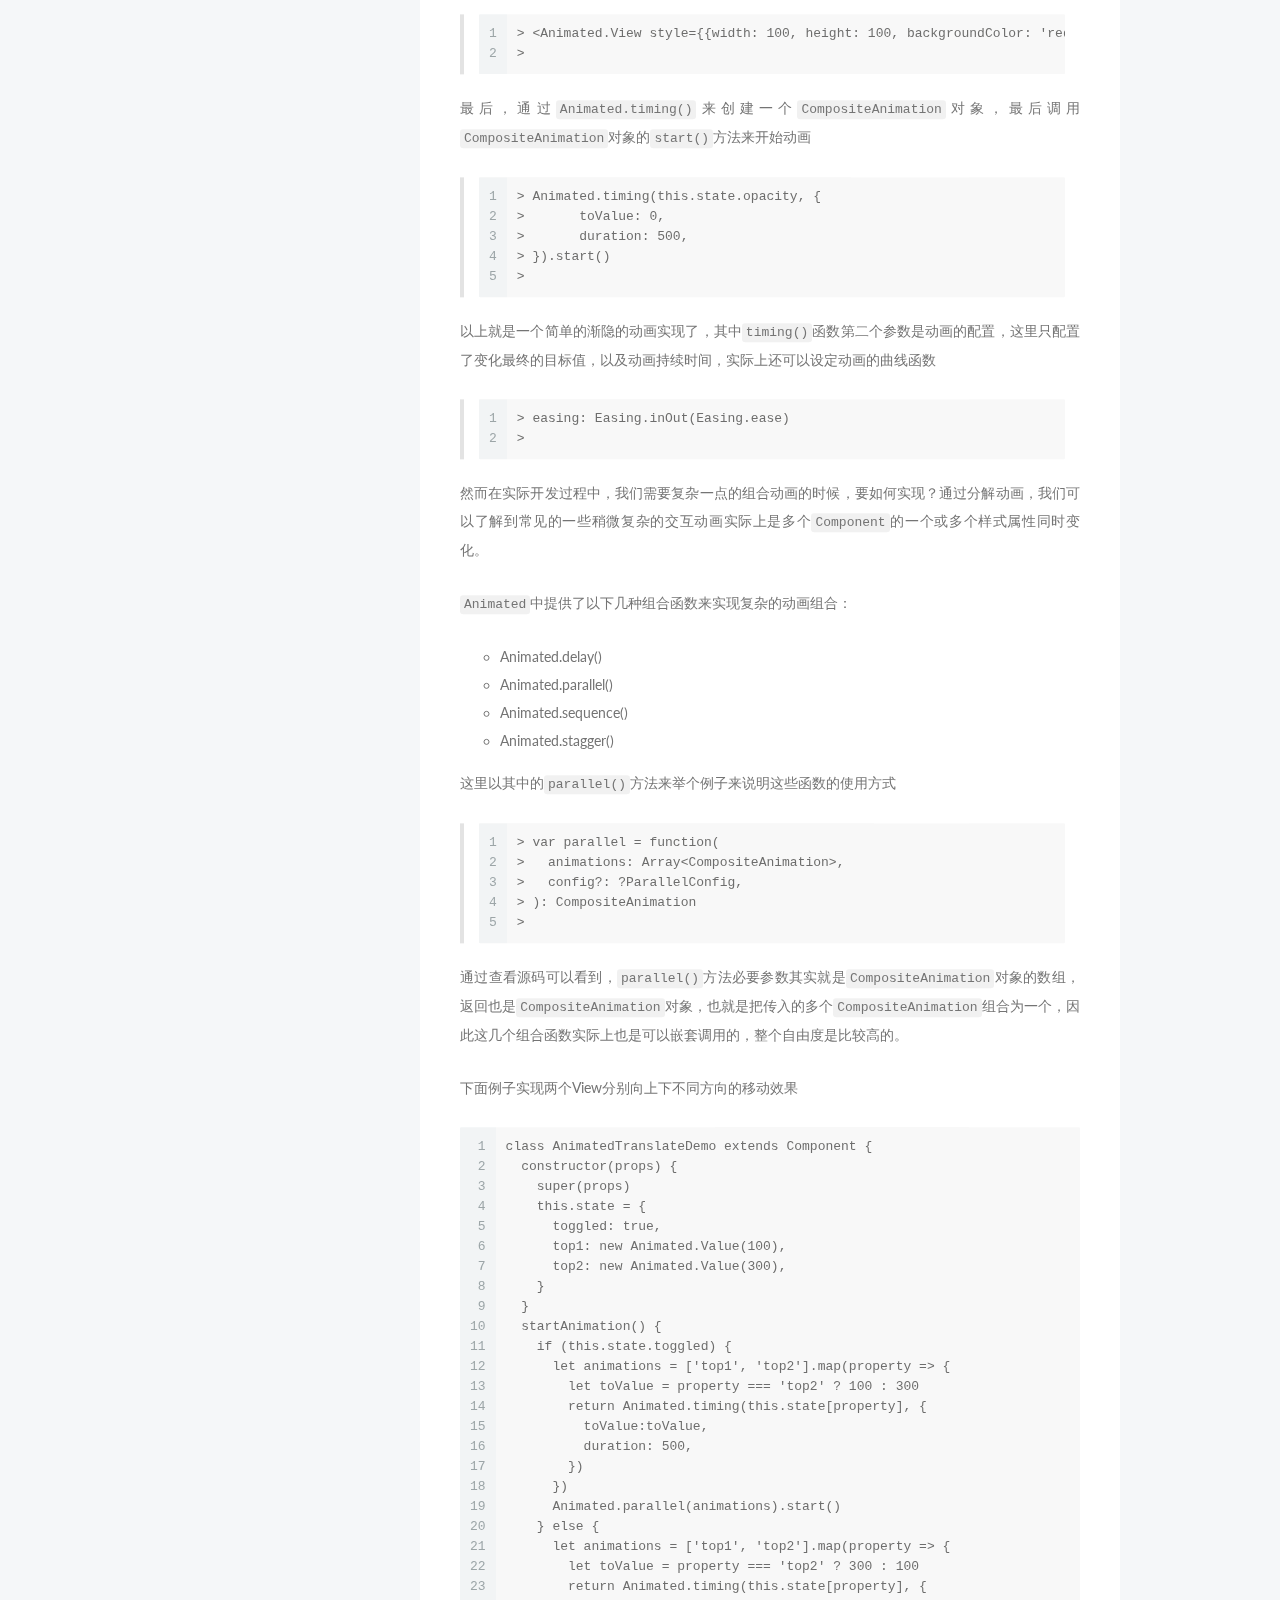
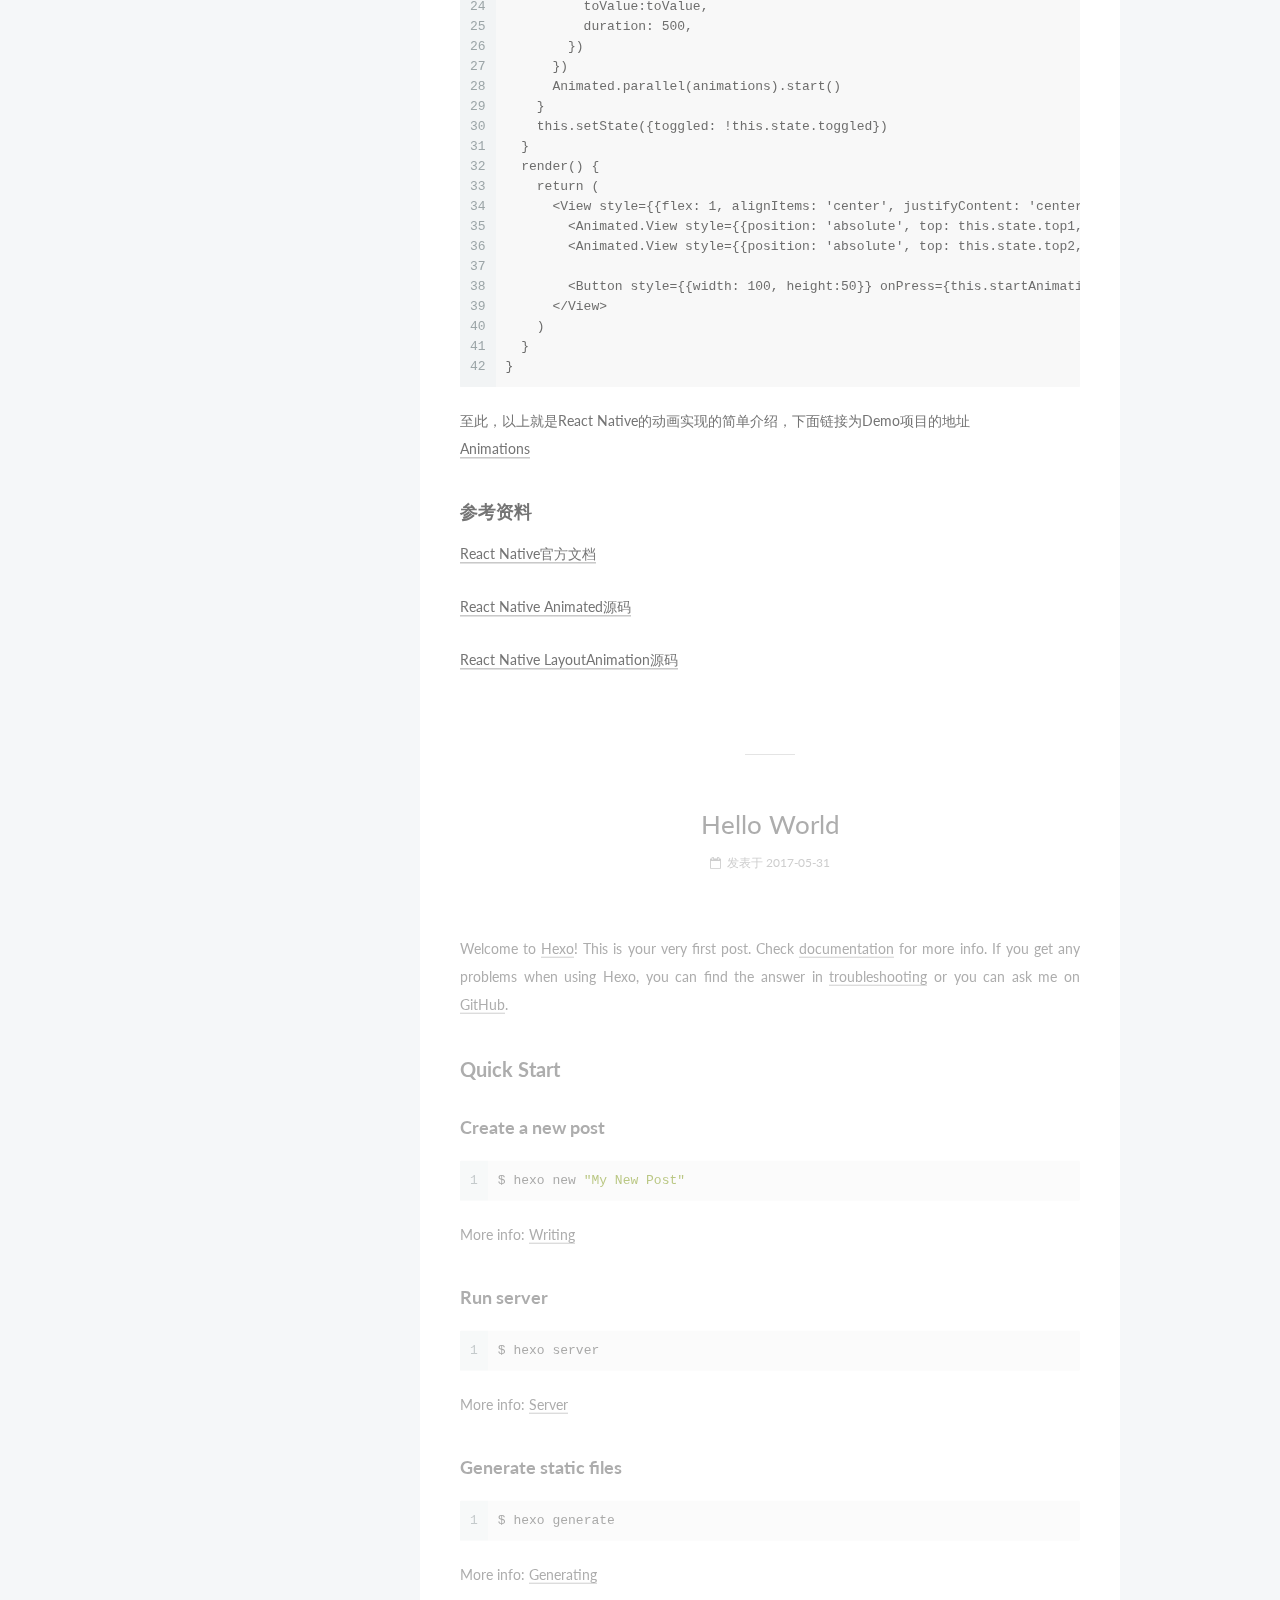
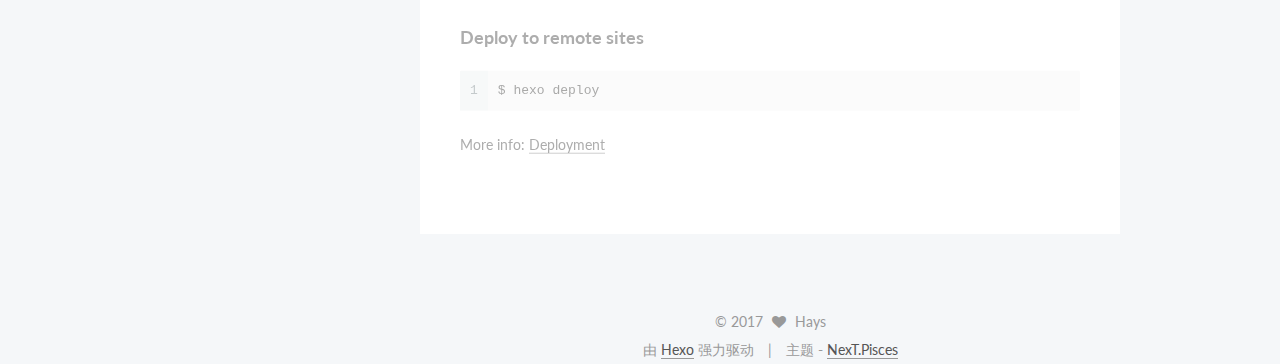
==== commit f5d20978: "Site updated: 2017-05-31 14:21:19" ====
--- a/index.html
+++ b/index.html
@@ -1,89 +1,325 @@
-<!DOCTYPE html>
-<html>
+<!doctype html>
+
+
+
+  
+
+
+<html class="theme-next pisces use-motion" lang="zh-Hans">
 <head>
-  <meta charset="utf-8">
-  
-  <title>Hexo</title>
-  <meta name="viewport" content="width=device-width, initial-scale=1, maximum-scale=1">
-  <meta property="og:type" content="website">
-<meta property="og:title" content="Hexo">
+  <meta charset="UTF-8"/>
+<meta http-equiv="X-UA-Compatible" content="IE=edge" />
+<meta name="viewport" content="width=device-width, initial-scale=1, maximum-scale=1"/>
+
+
+
+
+
+
+<meta http-equiv="Cache-Control" content="no-transform" />
+<meta http-equiv="Cache-Control" content="no-siteapp" />
+
+
+
+
+
+
+
+
+
+
+
+
+
+
+
+  
+  
+  <link href="/lib/fancybox/source/jquery.fancybox.css?v=2.1.5" rel="stylesheet" type="text/css" />
+
+
+
+
+  
+  
+  
+  
+
+  
+    
+    
+  
+
+  
+
+  
+
+  
+
+  
+
+  
+    
+    
+    <link href="//fonts.googleapis.com/css?family=Lato:300,300italic,400,400italic,700,700italic&subset=latin,latin-ext" rel="stylesheet" type="text/css">
+  
+
+
+
+
+
+
+<link href="/lib/font-awesome/css/font-awesome.min.css?v=4.6.2" rel="stylesheet" type="text/css" />
+
+<link href="/css/main.css?v=5.1.1" rel="stylesheet" type="text/css" />
+
+
+  <meta name="keywords" content="Hexo, NexT" />
+
+
+
+
+
+
+
+
+  <link rel="shortcut icon" type="image/x-icon" href="/favicon.ico?v=5.1.1" />
+
+
+
+
+
+
+<meta property="og:type" content="website">
+<meta property="og:title" content="Hays&#39; Blog">
 <meta property="og:url" content="http://yoursite.com/index.html">
-<meta property="og:site_name" content="Hexo">
+<meta property="og:site_name" content="Hays&#39; Blog">
 <meta name="twitter:card" content="summary">
-<meta name="twitter:title" content="Hexo">
-  
-    <link rel="alternate" href="/atom.xml" title="Hexo" type="application/atom+xml">
-  
-  
-    <link rel="icon" href="/favicon.png">
-  
-  
-    <link href="//fonts.googleapis.com/css?family=Source+Code+Pro" rel="stylesheet" type="text/css">
-  
-  <link rel="stylesheet" href="/css/style.css">
-  
-
+<meta name="twitter:title" content="Hays&#39; Blog">
+
+
+
+<script type="text/javascript" id="hexo.configurations">
+  var NexT = window.NexT || {};
+  var CONFIG = {
+    root: '/',
+    scheme: 'Pisces',
+    sidebar: {"position":"left","display":"post","offset":12,"offset_float":0,"b2t":false,"scrollpercent":false},
+    fancybox: true,
+    motion: true,
+    duoshuo: {
+      userId: '0',
+      author: '博主'
+    },
+    algolia: {
+      applicationID: '',
+      apiKey: '',
+      indexName: '',
+      hits: {"per_page":10},
+      labels: {"input_placeholder":"Search for Posts","hits_empty":"We didn't find any results for the search: ${query}","hits_stats":"${hits} results found in ${time} ms"}
+    }
+  };
+</script>
+
+
+
+  <link rel="canonical" href="http://yoursite.com/"/>
+
+
+
+
+
+  <title>Hays' Blog</title>
 </head>
 
-<body>
-  <div id="container">
-    <div id="wrap">
-      <header id="header">
-  <div id="banner"></div>
-  <div id="header-outer" class="outer">
-    <div id="header-title" class="inner">
-      <h1 id="logo-wrap">
-        <a href="/" id="logo">Hexo</a>
-      </h1>
-      
-    </div>
-    <div id="header-inner" class="inner">
-      <nav id="main-nav">
-        <a id="main-nav-toggle" class="nav-icon"></a>
-        
-          <a class="main-nav-link" href="/">Home</a>
-        
-          <a class="main-nav-link" href="/archives">Archives</a>
-        
-      </nav>
-      <nav id="sub-nav">
-        
-          <a id="nav-rss-link" class="nav-icon" href="/atom.xml" title="RSS Feed"></a>
-        
-        <a id="nav-search-btn" class="nav-icon" title="Search"></a>
-      </nav>
-      <div id="search-form-wrap">
-        <form action="//google.com/search" method="get" accept-charset="UTF-8" class="search-form"><input type="search" name="q" class="search-form-input" placeholder="Search"><button type="submit" class="search-form-submit">&#xF002;</button><input type="hidden" name="sitesearch" value="http://yoursite.com"></form>
-      </div>
-    </div>
+<body itemscope itemtype="http://schema.org/WebPage" lang="zh-Hans">
+
+  
+
+
+
+
+
+
+
+
+
+
+
+
+
+
+
+  
+  
+    
+  
+
+  <div class="container sidebar-position-left 
+   page-home 
+ ">
+    <div class="headband"></div>
+
+    <header id="header" class="header" itemscope itemtype="http://schema.org/WPHeader">
+      <div class="header-inner"><div class="site-brand-wrapper">
+  <div class="site-meta ">
+    
+
+    <div class="custom-logo-site-title">
+      <a href="/"  class="brand" rel="start">
+        <span class="logo-line-before"><i></i></span>
+        <span class="site-title">Hays' Blog</span>
+        <span class="logo-line-after"><i></i></span>
+      </a>
+    </div>
+      
+        <p class="site-subtitle"></p>
+      
   </div>
-</header>
-      <div class="outer">
-        <section id="main">
-  
-    <article id="post-React-Native-Animations" class="article article-type-post" itemscope itemprop="blogPost">
-  <div class="article-meta">
-    <a href="/2017/05/31/React-Native-Animations/" class="article-date">
-  <time datetime="2017-05-31T03:42:59.000Z" itemprop="datePublished">2017-05-31</time>
-</a>
-    
+
+  <div class="site-nav-toggle">
+    <button>
+      <span class="btn-bar"></span>
+      <span class="btn-bar"></span>
+      <span class="btn-bar"></span>
+    </button>
   </div>
-  <div class="article-inner">
-    
-    
-      <header class="article-header">
-        
-  
-    <h1 itemprop="name">
-      <a class="article-title" href="/2017/05/31/React-Native-Animations/">React Native Animations</a>
-    </h1>
-  
-
+</div>
+
+<nav class="site-nav">
+  
+
+  
+    <ul id="menu" class="menu">
+      
+        
+        <li class="menu-item menu-item-home">
+          <a href="/" rel="section">
+            
+              <i class="menu-item-icon fa fa-fw fa-home"></i> <br />
+            
+            首页
+          </a>
+        </li>
+      
+        
+        <li class="menu-item menu-item-archives">
+          <a href="/archives" rel="section">
+            
+              <i class="menu-item-icon fa fa-fw fa-archive"></i> <br />
+            
+            归档
+          </a>
+        </li>
+      
+        
+        <li class="menu-item menu-item-tags">
+          <a href="/tags" rel="section">
+            
+              <i class="menu-item-icon fa fa-fw fa-tags"></i> <br />
+            
+            标签
+          </a>
+        </li>
+      
+
+      
+    </ul>
+  
+
+  
+</nav>
+
+
+
+ </div>
+    </header>
+
+    <main id="main" class="main">
+      <div class="main-inner">
+        <div class="content-wrap">
+          <div id="content" class="content">
+            
+  <section id="posts" class="posts-expand">
+    
+      
+
+  
+
+  
+  
+  
+
+  <article class="post post-type-normal " itemscope itemtype="http://schema.org/Article">
+    <link itemprop="mainEntityOfPage" href="http://yoursite.com/2017/05/31/React-Native-Animations/">
+
+    <span hidden itemprop="author" itemscope itemtype="http://schema.org/Person">
+      <meta itemprop="name" content="Hays">
+      <meta itemprop="description" content="">
+      <meta itemprop="image" content="/images/avatar.gif">
+    </span>
+
+    <span hidden itemprop="publisher" itemscope itemtype="http://schema.org/Organization">
+      <meta itemprop="name" content="Hays' Blog">
+    </span>
+
+    
+      <header class="post-header">
+
+        
+        
+          <h1 class="post-title" itemprop="name headline">
+                
+                <a class="post-title-link" href="/2017/05/31/React-Native-Animations/" itemprop="url">React Native Animations</a></h1>
+        
+
+        <div class="post-meta">
+          <span class="post-time">
+            
+              <span class="post-meta-item-icon">
+                <i class="fa fa-calendar-o"></i>
+              </span>
+              
+                <span class="post-meta-item-text">发表于</span>
+              
+              <time title="创建于" itemprop="dateCreated datePublished" datetime="2017-05-31T11:42:59+08:00">
+                2017-05-31
+              </time>
+            
+
+            
+
+            
+          </span>
+
+          
+
+          
+            
+          
+
+          
+          
+
+          
+
+          
+
+          
+
+        </div>
       </header>
     
-    <div class="article-entry" itemprop="articleBody">
-      
-        <h1 id="React-Native-Animation"><a href="#React-Native-Animation" class="headerlink" title="React Native Animation"></a>React Native Animation</h1><h2 id="目录"><a href="#目录" class="headerlink" title="目录"></a>目录</h2><ul>
+
+    <div class="post-body" itemprop="articleBody">
+
+      
+      
+
+      
+        
+          
+            <h1 id="React-Native-Animation"><a href="#React-Native-Animation" class="headerlink" title="React Native Animation"></a>React Native Animation</h1><h2 id="目录"><a href="#目录" class="headerlink" title="目录"></a>目录</h2><ul>
 <li><a href="#ReactNative动画实现的方式">React Native动画实现的方式</a></li>
 <li><a href="#LayoutAnimation">LayoutAnimation</a></li>
 <li><a href="#Animated">Animated</a></li>
@@ -182,44 +418,117 @@
 <p><a href="https://github.com/facebook/react-native/tree/master/Libraries/Animated/src" target="_blank" rel="external">React Native Animated源码</a></p>
 <p><a href="https://github.com/facebook/react-native/blob/master/Libraries/LayoutAnimation/LayoutAnimation.js" target="_blank" rel="external">React Native LayoutAnimation源码</a></p>
 
-      
-    </div>
-    <footer class="article-footer">
-      <a data-url="http://yoursite.com/2017/05/31/React-Native-Animations/" data-id="cj3cg7t4n0000dr40gojcj75o" class="article-share-link">Share</a>
-      
-      
-  <ul class="article-tag-list"><li class="article-tag-list-item"><a class="article-tag-list-link" href="/tags/React-Native-LayoutAnimation-Animated/">React Native, LayoutAnimation, Animated</a></li></ul>
-
+          
+        
+      
+    </div>
+
+    <div>
+      
+    </div>
+
+    <div>
+      
+    </div>
+
+    <div>
+      
+    </div>
+
+    <footer class="post-footer">
+      
+
+      
+
+      
+
+      
+      
+        <div class="post-eof"></div>
+      
     </footer>
-  </div>
-  
-</article>
-
-
-  
-    <article id="post-hello-world" class="article article-type-post" itemscope itemprop="blogPost">
-  <div class="article-meta">
-    <a href="/2017/05/31/hello-world/" class="article-date">
-  <time datetime="2017-05-31T03:03:04.000Z" itemprop="datePublished">2017-05-31</time>
-</a>
-    
-  </div>
-  <div class="article-inner">
-    
-    
-      <header class="article-header">
-        
-  
-    <h1 itemprop="name">
-      <a class="article-title" href="/2017/05/31/hello-world/">Hello World</a>
-    </h1>
-  
-
+  </article>
+
+
+    
+      
+
+  
+
+  
+  
+  
+
+  <article class="post post-type-normal " itemscope itemtype="http://schema.org/Article">
+    <link itemprop="mainEntityOfPage" href="http://yoursite.com/2017/05/31/hello-world/">
+
+    <span hidden itemprop="author" itemscope itemtype="http://schema.org/Person">
+      <meta itemprop="name" content="Hays">
+      <meta itemprop="description" content="">
+      <meta itemprop="image" content="/images/avatar.gif">
+    </span>
+
+    <span hidden itemprop="publisher" itemscope itemtype="http://schema.org/Organization">
+      <meta itemprop="name" content="Hays' Blog">
+    </span>
+
+    
+      <header class="post-header">
+
+        
+        
+          <h1 class="post-title" itemprop="name headline">
+                
+                <a class="post-title-link" href="/2017/05/31/hello-world/" itemprop="url">Hello World</a></h1>
+        
+
+        <div class="post-meta">
+          <span class="post-time">
+            
+              <span class="post-meta-item-icon">
+                <i class="fa fa-calendar-o"></i>
+              </span>
+              
+                <span class="post-meta-item-text">发表于</span>
+              
+              <time title="创建于" itemprop="dateCreated datePublished" datetime="2017-05-31T11:03:04+08:00">
+                2017-05-31
+              </time>
+            
+
+            
+
+            
+          </span>
+
+          
+
+          
+            
+          
+
+          
+          
+
+          
+
+          
+
+          
+
+        </div>
       </header>
     
-    <div class="article-entry" itemprop="articleBody">
-      
-        <p>Welcome to <a href="https://hexo.io/" target="_blank" rel="external">Hexo</a>! This is your very first post. Check <a href="https://hexo.io/docs/" target="_blank" rel="external">documentation</a> for more info. If you get any problems when using Hexo, you can find the answer in <a href="https://hexo.io/docs/troubleshooting.html" target="_blank" rel="external">troubleshooting</a> or you can ask me on <a href="https://github.com/hexojs/hexo/issues" target="_blank" rel="external">GitHub</a>.</p>
+
+    <div class="post-body" itemprop="articleBody">
+
+      
+      
+
+      
+        
+          
+            <p>Welcome to <a href="https://hexo.io/" target="_blank" rel="external">Hexo</a>! This is your very first post. Check <a href="https://hexo.io/docs/" target="_blank" rel="external">documentation</a> for more info. If you get any problems when using Hexo, you can find the answer in <a href="https://hexo.io/docs/troubleshooting.html" target="_blank" rel="external">troubleshooting</a> or you can ask me on <a href="https://github.com/hexojs/hexo/issues" target="_blank" rel="external">GitHub</a>.</p>
 <h2 id="Quick-Start"><a href="#Quick-Start" class="headerlink" title="Quick Start"></a>Quick Start</h2><h3 id="Create-a-new-post"><a href="#Create-a-new-post" class="headerlink" title="Create a new post"></a>Create a new post</h3><figure class="highlight bash"><table><tr><td class="gutter"><pre><div class="line">1</div></pre></td><td class="code"><pre><div class="line">$ hexo new <span class="string">"My New Post"</span></div></pre></td></tr></table></figure>
 <p>More info: <a href="https://hexo.io/docs/writing.html" target="_blank" rel="external">Writing</a></p>
 <h3 id="Run-server"><a href="#Run-server" class="headerlink" title="Run server"></a>Run server</h3><figure class="highlight bash"><table><tr><td class="gutter"><pre><div class="line">1</div></pre></td><td class="code"><pre><div class="line">$ hexo server</div></pre></td></tr></table></figure>
@@ -229,106 +538,298 @@
 <h3 id="Deploy-to-remote-sites"><a href="#Deploy-to-remote-sites" class="headerlink" title="Deploy to remote sites"></a>Deploy to remote sites</h3><figure class="highlight bash"><table><tr><td class="gutter"><pre><div class="line">1</div></pre></td><td class="code"><pre><div class="line">$ hexo deploy</div></pre></td></tr></table></figure>
 <p>More info: <a href="https://hexo.io/docs/deployment.html" target="_blank" rel="external">Deployment</a></p>
 
-      
-    </div>
-    <footer class="article-footer">
-      <a data-url="http://yoursite.com/2017/05/31/hello-world/" data-id="cj3cg7t4t0001dr400rhjdlbn" class="article-share-link">Share</a>
-      
+          
+        
+      
+    </div>
+
+    <div>
+      
+    </div>
+
+    <div>
+      
+    </div>
+
+    <div>
+      
+    </div>
+
+    <footer class="post-footer">
+      
+
+      
+
+      
+
+      
+      
+        <div class="post-eof"></div>
       
     </footer>
+  </article>
+
+
+    
+  </section>
+
+  
+
+
+          </div>
+          
+
+
+          
+
+        </div>
+        
+          
+  
+  <div class="sidebar-toggle">
+    <div class="sidebar-toggle-line-wrap">
+      <span class="sidebar-toggle-line sidebar-toggle-line-first"></span>
+      <span class="sidebar-toggle-line sidebar-toggle-line-middle"></span>
+      <span class="sidebar-toggle-line sidebar-toggle-line-last"></span>
+    </div>
   </div>
-  
-</article>
-
-
-  
-
-</section>
-        
-          <aside id="sidebar">
-  
-    
-
-  
-    
-  <div class="widget-wrap">
-    <h3 class="widget-title">Tags</h3>
-    <div class="widget">
-      <ul class="tag-list"><li class="tag-list-item"><a class="tag-list-link" href="/tags/React-Native-LayoutAnimation-Animated/">React Native, LayoutAnimation, Animated</a></li></ul>
-    </div>
+
+  <aside id="sidebar" class="sidebar">
+    <div class="sidebar-inner">
+
+      
+
+      
+
+      <section class="site-overview sidebar-panel sidebar-panel-active">
+        <div class="site-author motion-element" itemprop="author" itemscope itemtype="http://schema.org/Person">
+          <img class="site-author-image" itemprop="image"
+               src="/images/avatar.gif"
+               alt="Hays" />
+          <p class="site-author-name" itemprop="name">Hays</p>
+           
+              <p class="site-description motion-element" itemprop="description"></p>
+          
+        </div>
+        <nav class="site-state motion-element">
+
+          
+            <div class="site-state-item site-state-posts">
+              <a href="/archives">
+                <span class="site-state-item-count">2</span>
+                <span class="site-state-item-name">日志</span>
+              </a>
+            </div>
+          
+
+          
+
+          
+            
+            
+            <div class="site-state-item site-state-tags">
+              
+                <span class="site-state-item-count">1</span>
+                <span class="site-state-item-name">标签</span>
+              
+            </div>
+          
+
+        </nav>
+
+        
+
+        <div class="links-of-author motion-element">
+          
+        </div>
+
+        
+        
+
+        
+        
+
+        
+
+
+      </section>
+
+      
+
+      
+
+    </div>
+  </aside>
+
+
+        
+      </div>
+    </main>
+
+    <footer id="footer" class="footer">
+      <div class="footer-inner">
+        <div class="copyright" >
+  
+  &copy; 
+  <span itemprop="copyrightYear">2017</span>
+  <span class="with-love">
+    <i class="fa fa-heart"></i>
+  </span>
+  <span class="author" itemprop="copyrightHolder">Hays</span>
+</div>
+
+
+<div class="powered-by">
+  由 <a class="theme-link" href="https://hexo.io">Hexo</a> 强力驱动
+</div>
+
+<div class="theme-info">
+  主题 -
+  <a class="theme-link" href="https://github.com/iissnan/hexo-theme-next">
+    NexT.Pisces
+  </a>
+</div>
+
+
+        
+
+        
+      </div>
+    </footer>
+
+    
+      <div class="back-to-top">
+        <i class="fa fa-arrow-up"></i>
+        
+      </div>
+    
+
   </div>
 
-
-  
-    
-  <div class="widget-wrap">
-    <h3 class="widget-title">Tag Cloud</h3>
-    <div class="widget tagcloud">
-      <a href="/tags/React-Native-LayoutAnimation-Animated/" style="font-size: 10px;">React Native, LayoutAnimation, Animated</a>
-    </div>
-  </div>
-
-  
-    
-  <div class="widget-wrap">
-    <h3 class="widget-title">Archives</h3>
-    <div class="widget">
-      <ul class="archive-list"><li class="archive-list-item"><a class="archive-list-link" href="/archives/2017/05/">May 2017</a></li></ul>
-    </div>
-  </div>
-
-
-  
-    
-  <div class="widget-wrap">
-    <h3 class="widget-title">Recent Posts</h3>
-    <div class="widget">
-      <ul>
-        
-          <li>
-            <a href="/2017/05/31/React-Native-Animations/">React Native Animations</a>
-          </li>
-        
-          <li>
-            <a href="/2017/05/31/hello-world/">Hello World</a>
-          </li>
-        
-      </ul>
-    </div>
-  </div>
-
-  
-</aside>
-        
-      </div>
-      <footer id="footer">
-  
-  <div class="outer">
-    <div id="footer-info" class="inner">
-      &copy; 2017 John Doe<br>
-      Powered by <a href="http://hexo.io/" target="_blank">Hexo</a>
-    </div>
-  </div>
-</footer>
-    </div>
-    <nav id="mobile-nav">
-  
-    <a href="/" class="mobile-nav-link">Home</a>
-  
-    <a href="/archives" class="mobile-nav-link">Archives</a>
-  
-</nav>
-    
-
-<script src="//ajax.googleapis.com/ajax/libs/jquery/2.0.3/jquery.min.js"></script>
-
-
-  <link rel="stylesheet" href="/fancybox/jquery.fancybox.css">
-  <script src="/fancybox/jquery.fancybox.pack.js"></script>
-
-
-<script src="/js/script.js"></script>
-
-  </div>
+  
+
+<script type="text/javascript">
+  if (Object.prototype.toString.call(window.Promise) !== '[object Function]') {
+    window.Promise = null;
+  }
+</script>
+
+
+
+
+
+
+
+
+
+  
+
+
+
+
+
+
+
+
+
+
+
+
+  
+  <script type="text/javascript" src="/lib/jquery/index.js?v=2.1.3"></script>
+
+  
+  <script type="text/javascript" src="/lib/fastclick/lib/fastclick.min.js?v=1.0.6"></script>
+
+  
+  <script type="text/javascript" src="/lib/jquery_lazyload/jquery.lazyload.js?v=1.9.7"></script>
+
+  
+  <script type="text/javascript" src="/lib/velocity/velocity.min.js?v=1.2.1"></script>
+
+  
+  <script type="text/javascript" src="/lib/velocity/velocity.ui.min.js?v=1.2.1"></script>
+
+  
+  <script type="text/javascript" src="/lib/fancybox/source/jquery.fancybox.pack.js?v=2.1.5"></script>
+
+
+  
+
+
+  <script type="text/javascript" src="/js/src/utils.js?v=5.1.1"></script>
+
+  <script type="text/javascript" src="/js/src/motion.js?v=5.1.1"></script>
+
+
+
+  
+  
+
+
+  <script type="text/javascript" src="/js/src/affix.js?v=5.1.1"></script>
+
+  <script type="text/javascript" src="/js/src/schemes/pisces.js?v=5.1.1"></script>
+
+
+
+  
+
+  
+
+
+  <script type="text/javascript" src="/js/src/bootstrap.js?v=5.1.1"></script>
+
+
+
+  
+
+
+  
+
+
+
+
+	
+
+
+
+
+
+  
+
+
+
+
+
+  
+
+
+
+
+
+  
+
+
+
+
+
+
+  
+
+
+
+
+
+  
+
+  
+
+  
+
+  
+
+  
+
 </body>
-</html>+</html>
--- a/css/main.css
+++ b/css/main.css
@@ -0,0 +1,2872 @@
+/* normalize.css v3.0.2 | MIT License | git.io/normalize */
+html {
+  font-family: sans-serif; /* 1 */
+  -ms-text-size-adjust: 100%; /* 2 */
+  -webkit-text-size-adjust: 100%; /* 2 */
+}
+body {
+  margin: 0;
+}
+article,
+aside,
+details,
+figcaption,
+figure,
+footer,
+header,
+hgroup,
+main,
+menu,
+nav,
+section,
+summary {
+  display: block;
+}
+audio,
+canvas,
+progress,
+video {
+  display: inline-block; /* 1 */
+  vertical-align: baseline; /* 2 */
+}
+audio:not([controls]) {
+  display: none;
+  height: 0;
+}
+[hidden],
+template {
+  display: none;
+}
+a {
+  background-color: transparent;
+}
+a:active,
+a:hover {
+  outline: 0;
+}
+abbr[title] {
+  border-bottom: 1px dotted;
+}
+b,
+strong {
+  font-weight: bold;
+}
+dfn {
+  font-style: italic;
+}
+h1 {
+  font-size: 2em;
+  margin: 0.67em 0;
+}
+mark {
+  background: #ff0;
+  color: #000;
+}
+small {
+  font-size: 80%;
+}
+sub,
+sup {
+  font-size: 75%;
+  line-height: 0;
+  position: relative;
+  vertical-align: baseline;
+}
+sup {
+  top: -0.5em;
+}
+sub {
+  bottom: -0.25em;
+}
+img {
+  border: 0;
+}
+svg:not(:root) {
+  overflow: hidden;
+}
+figure {
+  margin: 1em 40px;
+}
+hr {
+  -moz-box-sizing: content-box;
+  box-sizing: content-box;
+  height: 0;
+}
+pre {
+  overflow: auto;
+}
+code,
+kbd,
+pre,
+samp {
+  font-family: monospace, monospace;
+  font-size: 1em;
+}
+button,
+input,
+optgroup,
+select,
+textarea {
+  color: inherit; /* 1 */
+  font: inherit; /* 2 */
+  margin: 0; /* 3 */
+}
+button {
+  overflow: visible;
+}
+button,
+select {
+  text-transform: none;
+}
+button,
+html input[type="button"],
+input[type="reset"],
+input[type="submit"] {
+  -webkit-appearance: button; /* 2 */
+  cursor: pointer; /* 3 */
+}
+button[disabled],
+html input[disabled] {
+  cursor: default;
+}
+button::-moz-focus-inner,
+input::-moz-focus-inner {
+  border: 0;
+  padding: 0;
+}
+input {
+  line-height: normal;
+}
+input[type="checkbox"],
+input[type="radio"] {
+  box-sizing: border-box; /* 1 */
+  padding: 0; /* 2 */
+}
+input[type="number"]::-webkit-inner-spin-button,
+input[type="number"]::-webkit-outer-spin-button {
+  height: auto;
+}
+input[type="search"] {
+  -webkit-appearance: textfield; /* 1 */
+  -moz-box-sizing: content-box;
+  -webkit-box-sizing: content-box; /* 2 */
+  box-sizing: content-box;
+}
+input[type="search"]::-webkit-search-cancel-button,
+input[type="search"]::-webkit-search-decoration {
+  -webkit-appearance: none;
+}
+fieldset {
+  border: 1px solid #c0c0c0;
+  margin: 0 2px;
+  padding: 0.35em 0.625em 0.75em;
+}
+legend {
+  border: 0; /* 1 */
+  padding: 0; /* 2 */
+}
+textarea {
+  overflow: auto;
+}
+optgroup {
+  font-weight: bold;
+}
+table {
+  border-collapse: collapse;
+  border-spacing: 0;
+}
+td,
+th {
+  padding: 0;
+}
+::selection {
+  background: #262a30;
+  color: #fff;
+}
+body {
+  position: relative;
+  font-family: 'Lato', "PingFang SC", "Microsoft YaHei", sans-serif;
+  font-size: 14px;
+  line-height: 2;
+  color: #555;
+  background: #f5f7f9;
+}
+@media (max-width: 767px) {
+  body {
+    padding-right: 0 !important;
+  }
+}
+@media (min-width: 768px) and (max-width: 991px) {
+  body {
+    padding-right: 0 !important;
+  }
+}
+@media (min-width: 1600px) {
+  body {
+    font-size: 16px;
+  }
+}
+h1,
+h2,
+h3,
+h4,
+h5,
+h6 {
+  margin: 0;
+  padding: 0;
+  font-weight: bold;
+  line-height: 1.5;
+  font-family: 'Lato', "PingFang SC", "Microsoft YaHei", sans-serif;
+}
+h2,
+h3,
+h4,
+h5,
+h6 {
+  margin: 20px 0 15px;
+}
+h1 {
+  font-size: 22px;
+}
+@media (max-width: 767px) {
+  h1 {
+    font-size: 18px;
+  }
+}
+h2 {
+  font-size: 20px;
+}
+@media (max-width: 767px) {
+  h2 {
+    font-size: 16px;
+  }
+}
+h3 {
+  font-size: 18px;
+}
+@media (max-width: 767px) {
+  h3 {
+    font-size: 14px;
+  }
+}
+h4 {
+  font-size: 16px;
+}
+@media (max-width: 767px) {
+  h4 {
+    font-size: 12px;
+  }
+}
+h5 {
+  font-size: 14px;
+}
+@media (max-width: 767px) {
+  h5 {
+    font-size: 10px;
+  }
+}
+h6 {
+  font-size: 12px;
+}
+@media (max-width: 767px) {
+  h6 {
+    font-size: 8px;
+  }
+}
+p {
+  margin: 0 0 25px 0;
+}
+a {
+  color: #555;
+  text-decoration: none;
+  border-bottom: 1px solid #999;
+  word-wrap: break-word;
+}
+a:hover {
+  color: #222;
+  border-bottom-color: #222;
+}
+blockquote {
+  margin: 0;
+  padding: 0;
+}
+img {
+  display: block;
+  margin: auto;
+  max-width: 100%;
+  height: auto;
+}
+hr {
+  margin: 40px 0;
+  height: 3px;
+  border: none;
+  background-color: #ddd;
+  background-image: repeating-linear-gradient(-45deg, #fff, #fff 4px, transparent 4px, transparent 8px);
+}
+blockquote {
+  padding: 0 15px;
+  color: #666;
+  border-left: 4px solid #ddd;
+}
+blockquote cite::before {
+  content: "-";
+  padding: 0 5px;
+}
+dt {
+  font-weight: 700;
+}
+dd {
+  margin: 0;
+  padding: 0;
+}
+.text-left {
+  text-align: left;
+}
+.text-center {
+  text-align: center;
+}
+.text-right {
+  text-align: right;
+}
+.text-justify {
+  text-align: justify;
+}
+.text-nowrap {
+  white-space: nowrap;
+}
+.text-lowercase {
+  text-transform: lowercase;
+}
+.text-uppercase {
+  text-transform: uppercase;
+}
+.text-capitalize {
+  text-transform: capitalize;
+}
+.center-block {
+  display: block;
+  margin-left: auto;
+  margin-right: auto;
+}
+.clearfix:before,
+.clearfix:after {
+  content: " ";
+  display: table;
+}
+.clearfix:after {
+  clear: both;
+}
+.pullquote {
+  width: 45%;
+}
+.pullquote.left {
+  float: left;
+  margin-left: 5px;
+  margin-right: 10px;
+}
+.pullquote.right {
+  float: right;
+  margin-left: 10px;
+  margin-right: 5px;
+}
+.affix.affix.affix {
+  position: fixed;
+}
+.translation {
+  margin-top: -20px;
+  font-size: 14px;
+  color: #999;
+}
+.scrollbar-measure {
+  width: 100px;
+  height: 100px;
+  overflow: scroll;
+  position: absolute;
+  top: -9999px;
+}
+.use-motion .motion-element {
+  opacity: 0;
+}
+table {
+  margin: 20px 0;
+  width: 100%;
+  border-collapse: collapse;
+  border-spacing: 0;
+  border: 1px solid #ddd;
+  font-size: 14px;
+  table-layout: fixed;
+  word-wrap: break-all;
+}
+table>tbody>tr:nth-of-type(odd) {
+  background-color: #f9f9f9;
+}
+table>tbody>tr:hover {
+  background-color: #f5f5f5;
+}
+caption,
+th,
+td {
+  padding: 8px;
+  text-align: left;
+  vertical-align: middle;
+  font-weight: normal;
+}
+th,
+td {
+  border-bottom: 3px solid #ddd;
+  border-right: 1px solid #eee;
+}
+th {
+  padding-bottom: 10px;
+  font-weight: 700;
+}
+td {
+  border-bottom-width: 1px;
+}
+html,
+body {
+  height: 100%;
+}
+.container {
+  position: relative;
+  min-height: 100%;
+}
+.header-inner {
+  margin: 0 auto;
+  padding: 100px 0 70px;
+  width: 700px;
+}
+@media (min-width: 1600px) {
+  .container .header-inner {
+    width: 900px;
+  }
+}
+.main {
+  padding-bottom: 150px;
+}
+.main-inner {
+  margin: 0 auto;
+  width: 700px;
+}
+@media (min-width: 1600px) {
+  .container .main-inner {
+    width: 900px;
+  }
+}
+.footer {
+  position: absolute;
+  left: 0;
+  bottom: 0;
+  width: 100%;
+  min-height: 50px;
+}
+.footer-inner {
+  box-sizing: border-box;
+  margin: 20px auto;
+  width: 700px;
+}
+@media (min-width: 1600px) {
+  .container .footer-inner {
+    width: 900px;
+  }
+}
+pre,
+.highlight {
+  overflow: auto;
+  margin: 20px 0;
+  padding: 0;
+  font-size: 13px;
+  color: #4d4d4c;
+  background: #f7f7f7;
+  line-height: 1.6;
+}
+pre,
+code {
+  font-family: consolas, Menlo, "PingFang SC", "Microsoft YaHei", monospace;
+}
+code {
+  padding: 2px 4px;
+  word-wrap: break-word;
+  color: #555;
+  background: #eee;
+  border-radius: 3px;
+  font-size: 13px;
+}
+pre code {
+  padding: 0;
+  color: #4d4d4c;
+  background: none;
+  text-shadow: none;
+}
+.highlight {
+  border-radius: 1px;
+}
+.highlight pre {
+  border: none;
+  margin: 0;
+  padding: 10px 0;
+}
+.highlight table {
+  margin: 0;
+  width: auto;
+  border: none;
+}
+.highlight td {
+  border: none;
+  padding: 0;
+}
+.highlight figcaption {
+  font-size: 1em;
+  color: #4d4d4c;
+  line-height: 1em;
+  margin-bottom: 1em;
+}
+.highlight figcaption:before,
+.highlight figcaption:after {
+  content: " ";
+  display: table;
+}
+.highlight figcaption:after {
+  clear: both;
+}
+.highlight figcaption a {
+  float: right;
+  color: #4d4d4c;
+}
+.highlight figcaption a:hover {
+  border-bottom-color: #4d4d4c;
+}
+.highlight .gutter pre {
+  padding-left: 10px;
+  padding-right: 10px;
+  color: #869194;
+  text-align: right;
+  background-color: #eff2f3;
+}
+.highlight .code pre {
+  width: 100%;
+  padding-left: 10px;
+  padding-right: 10px;
+  background-color: #f7f7f7;
+}
+.highlight .line {
+  height: 20px;
+}
+.gutter {
+  -webkit-user-select: none;
+  -moz-user-select: none;
+  -ms-user-select: none;
+  user-select: none;
+}
+.gist table {
+  width: auto;
+}
+.gist table td {
+  border: none;
+}
+pre .deletion {
+  background: #fdd;
+}
+pre .addition {
+  background: #dfd;
+}
+pre .meta {
+  color: #8959a8;
+}
+pre .comment {
+  color: #8e908c;
+}
+pre .variable,
+pre .attribute,
+pre .tag,
+pre .regexp,
+pre .ruby .constant,
+pre .xml .tag .title,
+pre .xml .pi,
+pre .xml .doctype,
+pre .html .doctype,
+pre .css .id,
+pre .css .class,
+pre .css .pseudo {
+  color: #c82829;
+}
+pre .number,
+pre .preprocessor,
+pre .built_in,
+pre .literal,
+pre .params,
+pre .constant,
+pre .command {
+  color: #f5871f;
+}
+pre .ruby .class .title,
+pre .css .rules .attribute,
+pre .string,
+pre .value,
+pre .inheritance,
+pre .header,
+pre .ruby .symbol,
+pre .xml .cdata,
+pre .special,
+pre .number,
+pre .formula {
+  color: #718c00;
+}
+pre .title,
+pre .css .hexcolor {
+  color: #3e999f;
+}
+pre .function,
+pre .python .decorator,
+pre .python .title,
+pre .ruby .function .title,
+pre .ruby .title .keyword,
+pre .perl .sub,
+pre .javascript .title,
+pre .coffeescript .title {
+  color: #4271ae;
+}
+pre .keyword,
+pre .javascript .function {
+  color: #8959a8;
+}
+.full-image.full-image.full-image {
+  border: none;
+  max-width: 100%;
+  width: auto;
+  margin: 20px auto;
+}
+@media (min-width: 992px) {
+  .full-image.full-image.full-image {
+    max-width: none;
+    width: 118%;
+    margin: 0 -9%;
+  }
+}
+.blockquote-center,
+.page-home .post-type-quote blockquote,
+.page-post-detail .post-type-quote blockquote {
+  position: relative;
+  margin: 40px 0;
+  padding: 0;
+  border-left: none;
+  text-align: center;
+}
+.blockquote-center::before,
+.page-home .post-type-quote blockquote::before,
+.page-post-detail .post-type-quote blockquote::before,
+.blockquote-center::after,
+.page-home .post-type-quote blockquote::after,
+.page-post-detail .post-type-quote blockquote::after {
+  position: absolute;
+  content: ' ';
+  display: block;
+  width: 100%;
+  height: 24px;
+  opacity: 0.2;
+  background-repeat: no-repeat;
+  background-position: 0 -6px;
+  background-size: 22px 22px;
+}
+.blockquote-center::before,
+.page-home .post-type-quote blockquote::before,
+.page-post-detail .post-type-quote blockquote::before {
+  top: -20px;
+  background-image: url("../images/quote-l.svg");
+  border-top: 1px solid #ccc;
+}
+.blockquote-center::after,
+.page-home .post-type-quote blockquote::after,
+.page-post-detail .post-type-quote blockquote::after {
+  bottom: -20px;
+  background-image: url("../images/quote-r.svg");
+  border-bottom: 1px solid #ccc;
+  background-position: 100% 8px;
+}
+.blockquote-center p,
+.page-home .post-type-quote blockquote p,
+.page-post-detail .post-type-quote blockquote p,
+.blockquote-center div,
+.page-home .post-type-quote blockquote div,
+.page-post-detail .post-type-quote blockquote div {
+  text-align: center;
+}
+.post .post-body .group-picture img {
+  box-sizing: border-box;
+  padding: 0 3px;
+  border: none;
+}
+.post .group-picture-row {
+  overflow: hidden;
+  margin-top: 6px;
+}
+.post .group-picture-row:first-child {
+  margin-top: 0;
+}
+.post .group-picture-column {
+  float: left;
+}
+.page-post-detail .post-body .group-picture-column {
+  float: none;
+  margin-top: 10px;
+  width: auto !important;
+}
+.page-post-detail .post-body .group-picture-column img {
+  margin: 0 auto;
+}
+.page-archive .group-picture-container {
+  overflow: hidden;
+}
+.page-archive .group-picture-row {
+  float: left;
+}
+.page-archive .group-picture-row:first-child {
+  margin-top: 6px;
+}
+.page-archive .group-picture-column {
+  max-width: 150px;
+  max-height: 150px;
+}
+.note {
+  padding: 20px;
+  margin: 20px 0;
+  border: 1px solid #eee;
+  border-left-width: 5px;
+  border-radius: 3px;
+}
+.note h2,
+.note h3,
+.note h4,
+.note h5,
+.note h6 {
+  margin-top: 0;
+  margin-bottom: 5px;
+}
+.note p:last-child {
+  margin-bottom: 0;
+}
+.note code {
+  border-radius: 3px;
+}
+.note+.note {
+  margin-top: -5px;
+}
+.default {
+  border-left-color: #777;
+}
+.default h2,
+.default h3,
+.default h4,
+.default h5,
+.default h6 {
+  color: #777;
+}
+.primary {
+  border-left-color: #428bca;
+}
+.primary h2,
+.primary h3,
+.primary h4,
+.primary h5,
+.primary h6 {
+  color: #428bca;
+}
+.success {
+  border-left-color: #5cb85c;
+}
+.success h2,
+.success h3,
+.success h4,
+.success h5,
+.success h6 {
+  color: #5cb85c;
+}
+.danger {
+  border-left-color: #d9534f;
+}
+.danger h2,
+.danger h3,
+.danger h4,
+.danger h5,
+.danger h6 {
+  color: #d9534f;
+}
+.warning {
+  border-left-color: #f0ad4e;
+}
+.warning h2,
+.warning h3,
+.warning h4,
+.warning h5,
+.warning h6 {
+  color: #f0ad4e;
+}
+.info {
+  border-left-color: #5bc0de;
+}
+.info h2,
+.info h3,
+.info h4,
+.info h5,
+.info h6 {
+  color: #5bc0de;
+}
+.btn {
+  display: inline-block;
+  padding: 0 20px;
+  font-size: 14px;
+  color: #fff;
+  background: #222;
+  border: 2px solid #555;
+  text-decoration: none;
+  border-radius: 0;
+  transition-property: background-color;
+  transition-duration: 0.2s;
+  transition-timing-function: ease-in-out;
+  transition-delay: 0s;
+}
+.btn:hover,
+.post-button .btn:hover {
+  border-color: #222;
+  color: #fff;
+  background: #222;
+}
+.btn-bar {
+  display: block;
+  width: 22px;
+  height: 2px;
+  background: #555;
+  border-radius: 1px;
+}
+.btn-bar+.btn-bar {
+  margin-top: 4px;
+}
+.pagination {
+  margin: 120px 0 40px;
+  text-align: center;
+  border-top: 1px solid #eee;
+}
+.page-number-basic,
+.pagination .prev,
+.pagination .next,
+.pagination .page-number,
+.pagination .space {
+  display: inline-block;
+  position: relative;
+  top: -1px;
+  margin: 0 10px;
+  padding: 0 10px;
+  line-height: 30px;
+}
+@media (max-width: 767px) {
+  .page-number-basic,
+  .pagination .prev,
+  .pagination .next,
+  .pagination .page-number,
+  .pagination .space {
+    margin: 0 5px;
+  }
+}
+.pagination .prev,
+.pagination .next,
+.pagination .page-number {
+  border-bottom: 0;
+  border-top: 1px solid #eee;
+  transition-property: border-color;
+  transition-duration: 0.2s;
+  transition-timing-function: ease-in-out;
+  transition-delay: 0s;
+}
+.pagination .prev:hover,
+.pagination .next:hover,
+.pagination .page-number:hover {
+  border-top-color: #222;
+}
+.pagination .space {
+  padding: 0;
+  margin: 0;
+}
+.pagination .prev {
+  margin-left: 0;
+}
+.pagination .next {
+  margin-right: 0;
+}
+.pagination .page-number.current {
+  color: #fff;
+  background: #ccc;
+  border-top-color: #ccc;
+}
+@media (max-width: 767px) {
+  .pagination {
+    border-top: none;
+  }
+  .pagination .prev,
+  .pagination .next,
+  .pagination .page-number {
+    margin-bottom: 10px;
+    border-top: 0;
+    border-bottom: 1px solid #eee;
+  }
+  .pagination .prev:hover,
+  .pagination .next:hover,
+  .pagination .page-number:hover {
+    border-bottom-color: #222;
+  }
+}
+.comments {
+  margin: 60px 20px 0;
+}
+.tag-cloud {
+  text-align: center;
+}
+.tag-cloud a {
+  display: inline-block;
+  margin: 10px;
+}
+.back-to-top {
+  box-sizing: border-box;
+  position: fixed;
+  bottom: -100px;
+  right: 30px;
+  z-index: 1050;
+  padding: 0 6px;
+  width: 24px;
+  background: #222;
+  font-size: 12px;
+  opacity: 0.6;
+  color: #fff;
+  cursor: pointer;
+  text-align: center;
+  -webkit-transform: translateZ(0);
+  transition-property: bottom;
+  transition-duration: 0.2s;
+  transition-timing-function: ease-in-out;
+  transition-delay: 0s;
+}
+@media (max-width: 767px) {
+  .back-to-top {
+    display: none;
+  }
+}
+@media (min-width: 768px) and (max-width: 991px) {
+  .back-to-top {
+    display: none;
+  }
+}
+.back-to-top.back-to-top-on {
+  bottom: 30px;
+}
+.header {
+  background: transparent;
+}
+.header-inner {
+  position: relative;
+}
+.headband {
+  height: 3px;
+  background: #222;
+}
+.site-meta {
+  margin: 0;
+  text-align: center;
+}
+@media (max-width: 767px) {
+  .site-meta {
+    text-align: center;
+  }
+}
+.brand {
+  position: relative;
+  display: inline-block;
+  padding: 0 40px;
+  color: #fff;
+  background: #222;
+  border-bottom: none;
+}
+.brand:hover {
+  color: #fff;
+}
+.logo {
+  display: inline-block;
+  margin-right: 5px;
+  line-height: 36px;
+  vertical-align: top;
+}
+.site-title {
+  display: inline-block;
+  vertical-align: top;
+  line-height: 36px;
+  font-size: 20px;
+  font-weight: normal;
+  font-family: 'Lato', "PingFang SC", "Microsoft YaHei", sans-serif;
+}
+.site-subtitle {
+  margin-top: 10px;
+  font-size: 13px;
+  color: #ddd;
+}
+.use-motion .brand {
+  opacity: 0;
+}
+.use-motion .logo,
+.use-motion .site-title,
+.use-motion .site-subtitle {
+  opacity: 0;
+  position: relative;
+  top: -10px;
+}
+.site-nav-toggle {
+  display: none;
+  position: absolute;
+  top: 10px;
+  left: 10px;
+}
+@media (max-width: 767px) {
+  .site-nav-toggle {
+    display: block;
+  }
+}
+.site-nav-toggle button {
+  margin-top: 2px;
+  padding: 9px 10px;
+  background: transparent;
+  border: none;
+}
+@media (max-width: 767px) {
+  .site-nav {
+    display: none;
+    margin: 0 -10px;
+    padding: 0 10px;
+    clear: both;
+    border-top: 1px solid #ddd;
+  }
+}
+@media (min-width: 768px) and (max-width: 991px) {
+  .site-nav {
+    display: block !important;
+  }
+}
+@media (min-width: 992px) {
+  .site-nav {
+    display: block !important;
+  }
+}
+.menu {
+  margin-top: 20px;
+  padding-left: 0;
+  text-align: center;
+}
+.menu .menu-item {
+  display: inline-block;
+  margin: 0 10px;
+  list-style: none;
+}
+@media screen and (max-width: 767px) {
+  .menu .menu-item {
+    margin-top: 10px;
+  }
+}
+.menu .menu-item a {
+  display: block;
+  font-size: 13px;
+  line-height: inherit;
+  border-bottom: 1px solid transparent;
+  transition-property: border-color;
+  transition-duration: 0.2s;
+  transition-timing-function: ease-in-out;
+  transition-delay: 0s;
+}
+.menu .menu-item a:hover,
+.menu-item-active a {
+  border-bottom-color: #222;
+}
+.menu .menu-item .fa {
+  margin-right: 5px;
+}
+.use-motion .menu-item {
+  opacity: 0;
+}
+.post-body {
+  font-family: 'Lato', "PingFang SC", "Microsoft YaHei", sans-serif;
+}
+@media (max-width: 767px) {
+  .post-body {
+    word-break: break-word;
+  }
+}
+.post-body .fancybox img {
+  display: block !important;
+  margin: 0 auto;
+  cursor: pointer;
+  cursor: zoom-in;
+  cursor: -webkit-zoom-in;
+}
+.post-body .image-caption,
+.post-body .figure .caption {
+  margin: 10px auto 15px;
+  text-align: center;
+  font-size: 14px;
+  color: #999;
+  font-weight: bold;
+  line-height: 1;
+}
+.post-sticky-flag {
+  display: inline-block;
+  font-size: 16px;
+  -ms-transform: rotate(30deg);
+  -webkit-transform: rotate(30deg);
+  -moz-transform: rotate(30deg);
+  -ms-transform: rotate(30deg);
+  -o-transform: rotate(30deg);
+  transform: rotate(30deg);
+}
+.posts-expand {
+  padding-top: 40px;
+}
+@media (max-width: 767px) {
+  .posts-expand {
+    margin: 0 20px;
+  }
+  .post-body pre {
+    padding: 10px;
+  }
+  .post-body pre .gutter pre {
+    padding-right: 10px;
+  }
+  .post-body .highlight {
+    margin-left: 0px;
+    margin-right: 0px;
+    padding: 0;
+  }
+  .post-body .highlight .gutter pre {
+    padding-right: 10px;
+  }
+}
+@media (min-width: 992px) {
+  .posts-expand .post-body {
+    text-align: justify;
+  }
+}
+.posts-expand .post-body h2,
+.posts-expand .post-body h3,
+.posts-expand .post-body h4,
+.posts-expand .post-body h5,
+.posts-expand .post-body h6 {
+  padding-top: 10px;
+}
+.posts-expand .post-body h2 .header-anchor,
+.posts-expand .post-body h3 .header-anchor,
+.posts-expand .post-body h4 .header-anchor,
+.posts-expand .post-body h5 .header-anchor,
+.posts-expand .post-body h6 .header-anchor {
+  float: right;
+  margin-left: 10px;
+  color: #ccc;
+  border-bottom-style: none;
+  visibility: hidden;
+}
+.posts-expand .post-body h2 .header-anchor:hover,
+.posts-expand .post-body h3 .header-anchor:hover,
+.posts-expand .post-body h4 .header-anchor:hover,
+.posts-expand .post-body h5 .header-anchor:hover,
+.posts-expand .post-body h6 .header-anchor:hover {
+  color: inherit;
+}
+.posts-expand .post-body h2:hover .header-anchor,
+.posts-expand .post-body h3:hover .header-anchor,
+.posts-expand .post-body h4:hover .header-anchor,
+.posts-expand .post-body h5:hover .header-anchor,
+.posts-expand .post-body h6:hover .header-anchor {
+  visibility: visible;
+}
+.posts-expand .post-body ul li {
+  list-style: circle;
+}
+.posts-expand .post-body img {
+  box-sizing: border-box;
+  margin: auto;
+  padding: 3px;
+  border: 1px solid #ddd;
+}
+.posts-expand .fancybox img {
+  margin: 0 auto;
+}
+@media (max-width: 767px) {
+  .posts-collapse {
+    margin: 0 20px;
+  }
+  .posts-collapse .post-title,
+  .posts-collapse .post-meta {
+    display: block;
+    width: auto;
+    text-align: left;
+  }
+}
+.posts-collapse {
+  position: relative;
+  z-index: 1010;
+  margin-left: 55px;
+}
+.posts-collapse::after {
+  content: " ";
+  position: absolute;
+  top: 20px;
+  left: 0;
+  margin-left: -2px;
+  width: 4px;
+  height: 100%;
+  background: #f5f5f5;
+  z-index: -1;
+}
+@media (max-width: 767px) {
+  .posts-collapse {
+    margin: 0 20px;
+  }
+}
+.posts-collapse .collection-title {
+  position: relative;
+  margin: 60px 0;
+}
+.posts-collapse .collection-title h2 {
+  margin-left: 20px;
+}
+.posts-collapse .collection-title small {
+  color: #bbb;
+  margin-left: 5px;
+}
+.posts-collapse .collection-title::before {
+  content: " ";
+  position: absolute;
+  left: 0;
+  top: 50%;
+  margin-left: -4px;
+  margin-top: -4px;
+  width: 8px;
+  height: 8px;
+  background: #bbb;
+  border-radius: 50%;
+}
+.posts-collapse .post {
+  margin: 30px 0;
+}
+.posts-collapse .post-header {
+  position: relative;
+  transition-duration: 0.2s;
+  transition-timing-function: ease-in-out;
+  transition-delay: 0s;
+  transition-property: border;
+  border-bottom: 1px dashed #ccc;
+}
+.posts-collapse .post-header::before {
+  content: " ";
+  position: absolute;
+  left: 0;
+  top: 12px;
+  width: 6px;
+  height: 6px;
+  margin-left: -4px;
+  background: #bbb;
+  border-radius: 50%;
+  border: 1px solid #fff;
+  transition-duration: 0.2s;
+  transition-timing-function: ease-in-out;
+  transition-delay: 0s;
+  transition-property: background;
+}
+.posts-collapse .post-header:hover {
+  border-bottom-color: #666;
+}
+.posts-collapse .post-header:hover::before {
+  background: #222;
+}
+.posts-collapse .post-meta {
+  position: absolute;
+  font-size: 12px;
+  left: 20px;
+  top: 5px;
+}
+.posts-collapse .post-comments-count {
+  display: none;
+}
+.posts-collapse .post-title {
+  margin-left: 60px;
+  font-size: 16px;
+  font-weight: normal;
+  line-height: inherit;
+}
+.posts-collapse .post-title::after {
+  margin-left: 3px;
+  opacity: 0.6;
+}
+.posts-collapse .post-title a {
+  color: #666;
+  border-bottom: none;
+}
+.page-home .post-type-quote .post-header,
+.page-post-detail .post-type-quote .post-header,
+.page-home .post-type-quote .post-tags,
+.page-post-detail .post-type-quote .post-tags {
+  display: none;
+}
+.posts-expand .post-title {
+  font-size: 26px;
+  text-align: center;
+  word-break: break-word;
+  font-weight: 400;
+}
+@media (max-width: 767px) {
+  .posts-expand .post-title {
+    font-size: 22px;
+  }
+}
+.posts-expand .post-title-link {
+  display: inline-block;
+  position: relative;
+  color: #555;
+  border-bottom: none;
+  line-height: 1.2;
+  vertical-align: top;
+}
+.posts-expand .post-title-link::before {
+  content: "";
+  position: absolute;
+  width: 100%;
+  height: 2px;
+  bottom: 0;
+  left: 0;
+  background-color: #000;
+  visibility: hidden;
+  -webkit-transform: scaleX(0);
+  -moz-transform: scaleX(0);
+  -ms-transform: scaleX(0);
+  -o-transform: scaleX(0);
+  transform: scaleX(0);
+  transition-duration: 0.2s;
+  transition-timing-function: ease-in-out;
+  transition-delay: 0s;
+}
+.posts-expand .post-title-link:hover::before {
+  visibility: visible;
+  -webkit-transform: scaleX(1);
+  -moz-transform: scaleX(1);
+  -ms-transform: scaleX(1);
+  -o-transform: scaleX(1);
+  transform: scaleX(1);
+}
+.posts-expand .post-title-link .fa {
+  font-size: 16px;
+}
+.posts-expand .post-meta {
+  margin: 3px 0 60px 0;
+  color: #999;
+  font-family: 'Lato', "PingFang SC", "Microsoft YaHei", sans-serif;
+  font-size: 12px;
+  text-align: center;
+}
+.posts-expand .post-meta .post-category-list {
+  display: inline-block;
+  margin: 0;
+  padding: 3px;
+}
+.posts-expand .post-meta .post-category-list-link {
+  color: #999;
+}
+.posts-expand .post-meta .post-description {
+  font-size: 14px;
+  margin-top: 2px;
+}
+.post-wordcount {
+  display: inline-block;
+}
+.post-meta-divider {
+  margin: 0 0.5em;
+}
+.post-meta-item-icon {
+  margin-right: 3px;
+}
+@media (min-width: 768px) and (max-width: 991px) {
+  .post-meta-item-icon {
+    display: inline-block;
+  }
+}
+@media (max-width: 767px) {
+  .post-meta-item-icon {
+    display: inline-block;
+  }
+}
+@media (min-width: 768px) and (max-width: 991px) {
+  .post-meta-item-text {
+    display: none;
+  }
+}
+@media (max-width: 767px) {
+  .post-meta-item-text {
+    display: none;
+  }
+}
+@media (max-width: 767px) {
+  .posts-expand .post-comments-count {
+    display: none;
+  }
+}
+.social-like {
+  font-size: 14px;
+  height: 20px;
+  text-align: center;
+  border-top: 1px solid #eee;
+  padding-top: 9px;
+  margin-top: 45px;
+  display: flex;
+  justify-content: center;
+}
+.vk_like {
+  width: 85px;
+  height: 21px;
+  padding-top: 7px;
+  align-self: center;
+}
+.fb_like {
+  height: 30px;
+  align-self: center;
+}
+.post-button {
+  margin-top: 50px;
+}
+.post-button .btn {
+  color: #555;
+  font-size: 14px;
+  background: #fff;
+  border-radius: 2px;
+  line-height: 2;
+  margin: 0 4px 8px 4px;
+}
+.post-button .fa-fw {
+  width: 1.285714285714286em;
+  text-align: left;
+}
+.posts-expand .post-tags {
+  margin-top: 40px;
+  text-align: center;
+}
+.posts-expand .post-tags a {
+  display: inline-block;
+  margin-right: 10px;
+  font-size: 13px;
+}
+.post-nav {
+  display: table;
+  margin-top: 15px;
+  width: 100%;
+  border-top: 1px solid #eee;
+}
+.post-nav-divider {
+  display: table-cell;
+  width: 10%;
+}
+.post-nav-item {
+  display: table-cell;
+  padding: 10px 0 0 0;
+  width: 45%;
+  vertical-align: top;
+}
+.post-nav-item a {
+  position: relative;
+  display: block;
+  line-height: 25px;
+  font-size: 14px;
+  color: #555;
+  border-bottom: none;
+}
+.post-nav-item a:hover {
+  color: #222;
+  border-bottom: none;
+}
+.post-nav-item a:active {
+  top: 2px;
+}
+.post-nav-item .fa {
+  position: absolute;
+  top: 8px;
+  left: 0;
+  font-size: 12px;
+}
+.post-nav-next a {
+  padding-left: 15px;
+}
+.post-nav-prev {
+  text-align: right;
+}
+.post-nav-prev a {
+  padding-right: 15px;
+}
+.post-nav-prev .fa {
+  right: 0;
+  left: auto;
+}
+.posts-expand .post-eof {
+  display: block;
+  margin: 80px auto 60px;
+  width: 8%;
+  height: 1px;
+  background: #ccc;
+  text-align: center;
+}
+.post:last-child .post-eof.post-eof.post-eof {
+  display: none;
+}
+.post-gallery {
+  display: table;
+  table-layout: fixed;
+  width: 100%;
+  border-collapse: separate;
+}
+.post-gallery-row {
+  display: table-row;
+}
+.post-gallery .post-gallery-img {
+  display: table-cell;
+  text-align: center;
+  vertical-align: middle;
+  border: none;
+}
+.post-gallery .post-gallery-img img {
+  max-width: 100%;
+  max-height: 100%;
+  border: none;
+}
+.fancybox-close,
+.fancybox-close:hover {
+  border: none;
+}
+.sidebar {
+  position: fixed;
+  right: 0;
+  top: 0;
+  bottom: 0;
+  width: 0;
+  z-index: 1040;
+  box-shadow: inset 0 2px 6px #000;
+  background: #222;
+  -webkit-transform: translateZ(0);
+}
+.sidebar a {
+  color: #999;
+  border-bottom-color: #555;
+}
+.sidebar a:hover {
+  color: #eee;
+}
+@media (min-width: 768px) and (max-width: 991px) {
+  .sidebar {
+    display: none !important;
+  }
+}
+@media (max-width: 767px) {
+  .sidebar {
+    display: none !important;
+  }
+}
+.sidebar-inner {
+  position: relative;
+  padding: 20px 10px;
+  color: #999;
+  text-align: center;
+}
+.sidebar-toggle {
+  position: fixed;
+  right: 30px;
+  bottom: 45px;
+  width: 14px;
+  height: 14px;
+  padding: 5px;
+  background: #222;
+  line-height: 0;
+  z-index: 1050;
+  cursor: pointer;
+  -webkit-transform: translateZ(0);
+}
+@media (min-width: 768px) and (max-width: 991px) {
+  .sidebar-toggle {
+    display: none;
+  }
+}
+@media (max-width: 767px) {
+  .sidebar-toggle {
+    display: none;
+  }
+}
+.sidebar-toggle-line {
+  position: relative;
+  display: inline-block;
+  vertical-align: top;
+  height: 2px;
+  width: 100%;
+  background: #fff;
+  margin-top: 3px;
+}
+.sidebar-toggle-line:first-child {
+  margin-top: 0;
+}
+.site-author-image {
+  display: block;
+  margin: 0 auto;
+  padding: 2px;
+  max-width: 120px;
+  height: auto;
+  border: 1px solid #eee;
+}
+.site-author-name {
+  margin: 0;
+  text-align: center;
+  color: #222;
+  font-weight: 600;
+}
+.site-description {
+  margin-top: 0;
+  text-align: center;
+  font-size: 13px;
+  color: #999;
+}
+.site-state {
+  overflow: hidden;
+  line-height: 1.4;
+  white-space: nowrap;
+  text-align: center;
+}
+.site-state-item {
+  display: inline-block;
+  padding: 0 15px;
+  border-left: 1px solid #eee;
+}
+.site-state-item:first-child {
+  border-left: none;
+}
+.site-state-item a {
+  border-bottom: none;
+}
+.site-state-item-count {
+  display: block;
+  text-align: center;
+  color: inherit;
+  font-weight: 600;
+  font-size: 16px;
+}
+.site-state-item-name {
+  font-size: 13px;
+  color: #999;
+}
+.feed-link {
+  margin-top: 20px;
+}
+.feed-link a {
+  display: inline-block;
+  padding: 0 15px;
+  color: #fc6423;
+  border: 1px solid #fc6423;
+  border-radius: 4px;
+}
+.feed-link a i {
+  color: #fc6423;
+  font-size: 14px;
+}
+.feed-link a:hover {
+  color: #fff;
+  background: #fc6423;
+}
+.feed-link a:hover i {
+  color: #fff;
+}
+.links-of-author {
+  margin-top: 20px;
+}
+.links-of-author a {
+  display: inline-block;
+  vertical-align: middle;
+  margin-right: 10px;
+  margin-bottom: 10px;
+  border-bottom-color: #555;
+  font-size: 13px;
+}
+.links-of-author a:before {
+  display: inline-block;
+  vertical-align: middle;
+  margin-right: 3px;
+  content: " ";
+  width: 4px;
+  height: 4px;
+  border-radius: 50%;
+  background: #e8fffa;
+}
+.links-of-blogroll {
+  font-size: 13px;
+}
+.links-of-blogroll-title {
+  margin-top: 20px;
+  font-size: 14px;
+  font-weight: 600;
+}
+.links-of-blogroll-list {
+  margin: 0;
+  padding: 0;
+  list-style: none;
+}
+.links-of-blogroll-item {
+  padding: 2px 10px;
+}
+.sidebar-nav {
+  margin: 0 0 20px;
+  padding-left: 0;
+}
+.sidebar-nav li {
+  display: inline-block;
+  cursor: pointer;
+  border-bottom: 1px solid transparent;
+  font-size: 14px;
+  color: #555;
+}
+.sidebar-nav li:hover {
+  color: #fc6423;
+}
+.page-post-detail .sidebar-nav-toc {
+  padding: 0 5px;
+}
+.page-post-detail .sidebar-nav-overview {
+  margin-left: 10px;
+}
+.sidebar-nav .sidebar-nav-active {
+  color: #fc6423;
+  border-bottom-color: #fc6423;
+}
+.sidebar-nav .sidebar-nav-active:hover {
+  color: #fc6423;
+}
+.sidebar-panel {
+  display: none;
+}
+.sidebar-panel-active {
+  display: block;
+}
+.post-toc-empty {
+  font-size: 14px;
+  color: #666;
+}
+.post-toc-wrap {
+  overflow: hidden;
+}
+.post-toc {
+  overflow: auto;
+}
+.post-toc ol {
+  margin: 0;
+  padding: 0 2px 5px 10px;
+  text-align: left;
+  list-style: none;
+  font-size: 14px;
+}
+.post-toc ol > ol {
+  padding-left: 0;
+}
+.post-toc ol a {
+  transition-duration: 0.2s;
+  transition-timing-function: ease-in-out;
+  transition-delay: 0s;
+  transition-property: all;
+  color: #666;
+  border-bottom-color: #ccc;
+}
+.post-toc ol a:hover {
+  color: #000;
+  border-bottom-color: #000;
+}
+.post-toc .nav-item {
+  overflow: hidden;
+  text-overflow: ellipsis;
+  white-space: nowrap;
+  line-height: 1.8;
+}
+.post-toc .nav .nav-child {
+  display: none;
+}
+.post-toc .nav .active > .nav-child {
+  display: block;
+}
+.post-toc .nav .active-current > .nav-child {
+  display: block;
+}
+.post-toc .nav .active-current > .nav-child > .nav-item {
+  display: block;
+}
+.post-toc .nav .active > a {
+  color: #fc6423;
+  border-bottom-color: #fc6423;
+}
+.post-toc .nav .active-current > a {
+  color: #fc6423;
+}
+.post-toc .nav .active-current > a:hover {
+  color: #fc6423;
+}
+.footer {
+  font-size: 14px;
+  color: #999;
+}
+.footer img {
+  border: none;
+}
+.footer-inner {
+  text-align: center;
+}
+.with-love {
+  display: inline-block;
+  margin: 0 5px;
+}
+.powered-by,
+.theme-info {
+  display: inline-block;
+}
+.powered-by {
+  margin-right: 10px;
+}
+.powered-by::after {
+  content: "|";
+  padding-left: 10px;
+}
+.cc-license {
+  margin-top: 10px;
+  text-align: center;
+}
+.cc-license .cc-opacity {
+  opacity: 0.7;
+  border-bottom: none;
+}
+.cc-license .cc-opacity:hover {
+  opacity: 0.9;
+}
+.cc-license img {
+  display: inline-block;
+}
+.theme-next #ds-thread #ds-reset {
+  color: #555;
+}
+.theme-next #ds-thread #ds-reset .ds-replybox {
+  margin-bottom: 30px;
+}
+.theme-next #ds-thread #ds-reset .ds-replybox .ds-avatar,
+.theme-next #ds-reset .ds-avatar img {
+  box-shadow: none;
+}
+.theme-next #ds-thread #ds-reset .ds-textarea-wrapper {
+  border-color: #c7d4e1;
+  background: none;
+  border-top-right-radius: 3px;
+  border-top-left-radius: 3px;
+}
+.theme-next #ds-thread #ds-reset .ds-textarea-wrapper textarea {
+  height: 60px;
+}
+.theme-next #ds-reset .ds-rounded-top {
+  border-radius: 0;
+}
+.theme-next #ds-thread #ds-reset .ds-post-toolbar {
+  box-sizing: border-box;
+  border: 1px solid #c7d4e1;
+  background: #f6f8fa;
+}
+.theme-next #ds-thread #ds-reset .ds-post-options {
+  height: 40px;
+  border: none;
+  background: none;
+}
+.theme-next #ds-thread #ds-reset .ds-toolbar-buttons {
+  top: 11px;
+}
+.theme-next #ds-thread #ds-reset .ds-sync {
+  top: 5px;
+}
+.theme-next #ds-thread #ds-reset .ds-post-button {
+  top: 4px;
+  right: 5px;
+  width: 90px;
+  height: 30px;
+  border: 1px solid #c5ced7;
+  border-radius: 3px;
+  background-image: linear-gradient(#fbfbfc, #f5f7f9);
+  color: #60676d;
+}
+.theme-next #ds-thread #ds-reset .ds-post-button:hover {
+  background-position: 0 -30px;
+  color: #60676d;
+}
+.theme-next #ds-thread #ds-reset .ds-comments-info {
+  padding: 10px 0;
+}
+.theme-next #ds-thread #ds-reset .ds-sort {
+  display: none;
+}
+.theme-next #ds-thread #ds-reset li.ds-tab a.ds-current {
+  border: none;
+  background: #f6f8fa;
+  color: #60676d;
+}
+.theme-next #ds-thread #ds-reset li.ds-tab a.ds-current:hover {
+  background-color: #e9f0f7;
+  color: #60676d;
+}
+.theme-next #ds-thread #ds-reset li.ds-tab a {
+  border-radius: 2px;
+  padding: 5px;
+}
+.theme-next #ds-thread #ds-reset .ds-login-buttons p {
+  color: #999;
+  line-height: 36px;
+}
+.theme-next #ds-thread #ds-reset .ds-login-buttons .ds-service-list li {
+  height: 28px;
+}
+.theme-next #ds-thread #ds-reset .ds-service-list a {
+  background: none;
+  padding: 5px;
+  border: 1px solid;
+  border-radius: 3px;
+  text-align: center;
+}
+.theme-next #ds-thread #ds-reset .ds-service-list a:hover {
+  color: #fff;
+  background: #666;
+}
+.theme-next #ds-thread #ds-reset .ds-service-list .ds-weibo {
+  color: #fc9b00;
+  border-color: #fc9b00;
+}
+.theme-next #ds-thread #ds-reset .ds-service-list .ds-weibo:hover {
+  background: #fc9b00;
+}
+.theme-next #ds-thread #ds-reset .ds-service-list .ds-qq {
+  color: #60a3ec;
+  border-color: #60a3ec;
+}
+.theme-next #ds-thread #ds-reset .ds-service-list .ds-qq:hover {
+  background: #60a3ec;
+}
+.theme-next #ds-thread #ds-reset .ds-service-list .ds-renren {
+  color: #2e7ac4;
+  border-color: #2e7ac4;
+}
+.theme-next #ds-thread #ds-reset .ds-service-list .ds-renren:hover {
+  background: #2e7ac4;
+}
+.theme-next #ds-thread #ds-reset .ds-service-list .ds-douban {
+  color: #37994c;
+  border-color: #37994c;
+}
+.theme-next #ds-thread #ds-reset .ds-service-list .ds-douban:hover {
+  background: #37994c;
+}
+.theme-next #ds-thread #ds-reset .ds-service-list .ds-kaixin {
+  color: #fef20d;
+  border-color: #fef20d;
+}
+.theme-next #ds-thread #ds-reset .ds-service-list .ds-kaixin:hover {
+  background: #fef20d;
+}
+.theme-next #ds-thread #ds-reset .ds-service-list .ds-netease {
+  color: #f00;
+  border-color: #f00;
+}
+.theme-next #ds-thread #ds-reset .ds-service-list .ds-netease:hover {
+  background: #f00;
+}
+.theme-next #ds-thread #ds-reset .ds-service-list .ds-sohu {
+  color: #ffcb05;
+  border-color: #ffcb05;
+}
+.theme-next #ds-thread #ds-reset .ds-service-list .ds-sohu:hover {
+  background: #ffcb05;
+}
+.theme-next #ds-thread #ds-reset .ds-service-list .ds-baidu {
+  color: #2831e0;
+  border-color: #2831e0;
+}
+.theme-next #ds-thread #ds-reset .ds-service-list .ds-baidu:hover {
+  background: #2831e0;
+}
+.theme-next #ds-thread #ds-reset .ds-service-list .ds-google {
+  color: #166bec;
+  border-color: #166bec;
+}
+.theme-next #ds-thread #ds-reset .ds-service-list .ds-google:hover {
+  background: #166bec;
+}
+.theme-next #ds-thread #ds-reset .ds-service-list .ds-weixin {
+  color: #00ce0d;
+  border-color: #00ce0d;
+}
+.theme-next #ds-thread #ds-reset .ds-service-list .ds-weixin:hover {
+  background: #00ce0d;
+}
+.theme-next #ds-thread #ds-reset .ds-service-list .ds-more-services {
+  border: none;
+}
+.theme-next #ds-thread #ds-reset .ds-service-list .ds-more-services:hover {
+  background: none;
+}
+.theme-next #ds-reset .duoshuo-ua-admin {
+  display: inline-block;
+  color: #f00;
+}
+.theme-next #ds-reset .duoshuo-ua-platform,
+.theme-next #ds-reset .duoshuo-ua-browser {
+  color: #ccc;
+}
+.theme-next #ds-reset .duoshuo-ua-platform .fa,
+.theme-next #ds-reset .duoshuo-ua-browser .fa {
+  display: inline-block;
+  margin-right: 3px;
+}
+.theme-next #ds-reset .duoshuo-ua-separator {
+  display: inline-block;
+  margin-left: 5px;
+}
+.theme-next .this_ua {
+  background-color: #ccc !important;
+  border-radius: 4px;
+  padding: 0 5px !important;
+  margin: 1px 1px !important;
+  border: 1px solid #bbb !important;
+  color: #fff;
+  display: inline-block !important;
+}
+.theme-next .this_ua.admin {
+  background-color: #d9534f !important;
+  border-color: #d9534f !important;
+}
+.theme-next .this_ua.platform.iOS,
+.theme-next .this_ua.platform.Mac,
+.theme-next .this_ua.platform.Windows {
+  background-color: #39b3d7 !important;
+  border-color: #46b8da !important;
+}
+.theme-next .this_ua.platform.Linux {
+  background-color: #3a3a3a !important;
+  border-color: #1f1f1f !important;
+}
+.theme-next .this_ua.platform.Android {
+  background-color: #00c47d !important;
+  border-color: #01b171 !important;
+}
+.theme-next .this_ua.browser.Mobile,
+.theme-next .this_ua.browser.Chrome {
+  background-color: #5cb85c !important;
+  border-color: #4cae4c !important;
+}
+.theme-next .this_ua.browser.Firefox {
+  background-color: #f0ad4e !important;
+  border-color: #eea236 !important;
+}
+.theme-next .this_ua.browser.Maxthon,
+.theme-next .this_ua.browser.IE {
+  background-color: #428bca !important;
+  border-color: #357ebd !important;
+}
+.theme-next .this_ua.browser.baidu,
+.theme-next .this_ua.browser.UCBrowser,
+.theme-next .this_ua.browser.Opera {
+  background-color: #d9534f !important;
+  border-color: #d43f3a !important;
+}
+.theme-next .this_ua.browser.Android,
+.theme-next .this_ua.browser.QQBrowser {
+  background-color: #78ace9 !important;
+  border-color: #4cae4c !important;
+}
+.cloud-tie-wrapper img {
+  display: inline-block;
+}
+.cloud-tie-wrapper .total-txt {
+  font-size: 1em !important;
+}
+.cloud-tie-join-count .join-count {
+  color: #555 !important;
+  font-size: inherit !important;
+  margin: 0 !important;
+}
+.post-spread {
+  margin-top: 20px;
+  text-align: center;
+}
+.jiathis_style {
+  display: inline-block;
+}
+.jiathis_style a {
+  border: none;
+}
+.fa {
+  font-family: FontAwesome !important;
+}
+.post-spread {
+  margin-top: 20px;
+  text-align: center;
+}
+.bdshare-slide-button-box a {
+  border: none;
+}
+.bdsharebuttonbox {
+  display: inline-block;
+}
+.bdsharebuttonbox a {
+  border: none;
+}
+.local-search-pop-overlay {
+  position: fixed;
+  width: 100%;
+  height: 100%;
+  top: 0;
+  left: 0;
+  z-index: 2080;
+  background-color: rgba(0,0,0,0.3);
+}
+.local-search-popup {
+  display: none;
+  position: fixed;
+  top: 10%;
+  left: 50%;
+  margin-left: -350px;
+  width: 700px;
+  height: 80%;
+  padding: 0;
+  background: #fff;
+  color: #333;
+  z-index: 9999;
+  border-radius: 5px;
+}
+@media (max-width: 767px) {
+  .local-search-popup {
+    padding: 0;
+    top: 0;
+    left: 0;
+    margin: 0;
+    width: 100%;
+    height: 100%;
+    border-radius: 0;
+  }
+}
+.local-search-popup ul.search-result-list {
+  padding: 0;
+  margin: 0 5px;
+}
+.local-search-popup p.search-result {
+  border-bottom: 1px dashed #ccc;
+  padding: 5px 0;
+}
+.local-search-popup a.search-result-title {
+  font-weight: bold;
+  font-size: 16px;
+}
+.local-search-popup .search-keyword {
+  border-bottom: 1px dashed #f00;
+  font-weight: bold;
+  color: #f00;
+}
+.local-search-popup .local-search-header {
+  padding: 5px;
+  height: 36px;
+  background: #f5f5f5;
+  border-top-left-radius: 5px;
+  border-top-right-radius: 5px;
+}
+.local-search-popup #local-search-result {
+  overflow: auto;
+  position: relative;
+  padding: 5px 25px;
+  height: calc(100% - 55px);
+}
+.local-search-popup .local-search-input-wrapper {
+  display: inline-block;
+  width: calc(100% - 90px);
+  height: 36px;
+  line-height: 36px;
+  padding: 0 5px;
+}
+.local-search-popup .local-search-input-wrapper input {
+  padding: 8px 0;
+  height: 20px;
+  display: block;
+  width: 100%;
+  outline: none;
+  border: none;
+  background: transparent;
+  vertical-align: middle;
+}
+.local-search-popup .search-icon,
+.local-search-popup .popup-btn-close {
+  display: inline-block;
+  font-size: 18px;
+  color: #999;
+  height: 36px;
+  width: 18px;
+  padding-left: 10px;
+  padding-right: 10px;
+}
+.local-search-popup .search-icon {
+  float: left;
+}
+.local-search-popup .popup-btn-close {
+  border-left: 1px solid #eee;
+  float: right;
+  cursor: pointer;
+}
+.local-search-popup #no-result {
+  position: absolute;
+  left: 50%;
+  top: 50%;
+  -webkit-transform: translate(-50%, -50%);
+  -webkit-transform: translate(-50%, -50%);
+  -moz-transform: translate(-50%, -50%);
+  -ms-transform: translate(-50%, -50%);
+  -o-transform: translate(-50%, -50%);
+  transform: translate(-50%, -50%);
+  color: #ccc;
+}
+@media (min-width: 768px) and (max-width: 991px) {
+  .busuanzi-count {
+    width: auto;
+  }
+}
+@media (max-width: 767px) {
+  .busuanzi-count {
+    width: auto;
+  }
+}
+.site-uv,
+.site-pv,
+.page-pv {
+  display: inline-block;
+}
+.site-uv .busuanzi-value,
+.site-pv .busuanzi-value,
+.page-pv .busuanzi-value {
+  margin: 0 5px;
+}
+.site-uv {
+  margin-right: 10px;
+}
+.site-uv::after {
+  content: "|";
+  padding-left: 10px;
+}
+.use-motion .post {
+  opacity: 0;
+}
+.page-archive .archive-page-counter {
+  position: relative;
+  top: 3px;
+  left: 20px;
+}
+@media (max-width: 767px) {
+  .page-archive .archive-page-counter {
+    top: 5px;
+  }
+}
+.page-archive .posts-collapse .archive-move-on {
+  position: absolute;
+  top: 11px;
+  left: 0;
+  margin-left: -6px;
+  width: 10px;
+  height: 10px;
+  opacity: 0.5;
+  background: #555;
+  border: 1px solid #fff;
+  border-radius: 50%;
+}
+.category-all-page .category-all-title {
+  text-align: center;
+}
+.category-all-page .category-all {
+  margin-top: 20px;
+}
+.category-all-page .category-list {
+  margin: 0;
+  padding: 0;
+  list-style: none;
+}
+.category-all-page .category-list-item {
+  margin: 5px 10px;
+}
+.category-all-page .category-list-count {
+  color: #bbb;
+}
+.category-all-page .category-list-count:before {
+  display: inline;
+  content: " (";
+}
+.category-all-page .category-list-count:after {
+  display: inline;
+  content: ") ";
+}
+.category-all-page .category-list-child {
+  padding-left: 10px;
+}
+#schedule ul#event-list {
+  padding-left: 30px;
+}
+#schedule ul#event-list hr {
+  margin: 20px 0 45px 0 !important;
+  background: #222;
+}
+#schedule ul#event-list hr:after {
+  display: inline-block;
+  content: 'NOW';
+  background: #222;
+  color: #fff;
+  font-weight: bold;
+  text-align: right;
+  padding: 0 5px;
+}
+#schedule ul#event-list li.event {
+  margin: 20px 0px;
+  background: #f9f9f9;
+  padding-left: 10px;
+  min-height: 40px;
+}
+#schedule ul#event-list li.event h2.event-summary {
+  margin: 0;
+  padding-bottom: 3px;
+}
+#schedule ul#event-list li.event h2.event-summary:before {
+  display: inline-block;
+  font-family: FontAwesome;
+  font-size: 8px;
+  content: '\f111';
+  vertical-align: middle;
+  margin-right: 25px;
+  color: #bbb;
+}
+#schedule ul#event-list li.event span.event-relative-time {
+  display: inline-block;
+  font-size: 12px;
+  font-weight: 400;
+  padding-left: 12px;
+  color: #bbb;
+}
+#schedule ul#event-list li.event span.event-details {
+  display: block;
+  color: #bbb;
+  margin-left: 56px;
+  padding-top: 3px;
+  padding-bottom: 6px;
+  text-indent: -24px;
+  line-height: 18px;
+}
+#schedule ul#event-list li.event span.event-details:before {
+  text-indent: 0;
+  display: inline-block;
+  width: 14px;
+  font-family: FontAwesome;
+  text-align: center;
+  margin-right: 9px;
+  color: #bbb;
+}
+#schedule ul#event-list li.event span.event-details.event-location:before {
+  content: '\f041';
+}
+#schedule ul#event-list li.event span.event-details.event-duration:before {
+  content: '\f017';
+}
+#schedule ul#event-list li.event-past {
+  background: #fcfcfc;
+}
+#schedule ul#event-list li.event-past > * {
+  opacity: 0.6;
+}
+#schedule ul#event-list li.event-past h2.event-summary {
+  color: #bbb;
+}
+#schedule ul#event-list li.event-past h2.event-summary:before {
+  color: #dfdfdf;
+}
+#schedule ul#event-list li.event-now {
+  background: #222;
+  color: #fff;
+  padding: 15px 0 15px 10px;
+}
+#schedule ul#event-list li.event-now h2.event-summary:before {
+  -webkit-transform: scale(1.2);
+  -moz-transform: scale(1.2);
+  -ms-transform: scale(1.2);
+  -o-transform: scale(1.2);
+  transform: scale(1.2);
+  color: #fff;
+  animation: dot-flash 1s alternate infinite ease-in-out;
+}
+#schedule ul#event-list li.event-now * {
+  color: #fff !important;
+}
+@-moz-keyframes dot-flash {
+  from {
+    opacity: 1;
+    -webkit-transform: scale(1.1);
+    -moz-transform: scale(1.1);
+    -ms-transform: scale(1.1);
+    -o-transform: scale(1.1);
+    transform: scale(1.1);
+  }
+  to {
+    opacity: 0;
+    -webkit-transform: scale(1);
+    -moz-transform: scale(1);
+    -ms-transform: scale(1);
+    -o-transform: scale(1);
+    transform: scale(1);
+  }
+}
+@-webkit-keyframes dot-flash {
+  from {
+    opacity: 1;
+    -webkit-transform: scale(1.1);
+    -moz-transform: scale(1.1);
+    -ms-transform: scale(1.1);
+    -o-transform: scale(1.1);
+    transform: scale(1.1);
+  }
+  to {
+    opacity: 0;
+    -webkit-transform: scale(1);
+    -moz-transform: scale(1);
+    -ms-transform: scale(1);
+    -o-transform: scale(1);
+    transform: scale(1);
+  }
+}
+@-o-keyframes dot-flash {
+  from {
+    opacity: 1;
+    -webkit-transform: scale(1.1);
+    -moz-transform: scale(1.1);
+    -ms-transform: scale(1.1);
+    -o-transform: scale(1.1);
+    transform: scale(1.1);
+  }
+  to {
+    opacity: 0;
+    -webkit-transform: scale(1);
+    -moz-transform: scale(1);
+    -ms-transform: scale(1);
+    -o-transform: scale(1);
+    transform: scale(1);
+  }
+}
+@keyframes dot-flash {
+  from {
+    opacity: 1;
+    -webkit-transform: scale(1.1);
+    -moz-transform: scale(1.1);
+    -ms-transform: scale(1.1);
+    -o-transform: scale(1.1);
+    transform: scale(1.1);
+  }
+  to {
+    opacity: 0;
+    -webkit-transform: scale(1);
+    -moz-transform: scale(1);
+    -ms-transform: scale(1);
+    -o-transform: scale(1);
+    transform: scale(1);
+  }
+}
+.page-post-detail .sidebar-toggle-line {
+  background: #fc6423;
+}
+.page-post-detail .comments {
+  overflow: hidden;
+}
+.header {
+  position: relative;
+  margin: 0 auto;
+  width: 960px;
+}
+@media (min-width: 768px) and (max-width: 991px) {
+  .header {
+    width: auto;
+  }
+}
+@media (max-width: 767px) {
+  .header {
+    width: auto;
+  }
+}
+.header-inner {
+  position: absolute;
+  top: 0;
+  overflow: hidden;
+  padding: 0;
+  width: 240px;
+  background: #fff;
+  box-shadow: initial;
+  border-radius: initial;
+}
+@media (min-width: 1600px) {
+  .container .header-inner {
+    width: 240px;
+  }
+}
+@media (min-width: 768px) and (max-width: 991px) {
+  .header-inner {
+    position: relative;
+    width: auto;
+    border-radius: initial;
+  }
+}
+@media (max-width: 767px) {
+  .header-inner {
+    position: relative;
+    width: auto;
+    border-radius: initial;
+  }
+}
+.main:before,
+.main:after {
+  content: " ";
+  display: table;
+}
+.main:after {
+  clear: both;
+}
+@media (min-width: 768px) and (max-width: 991px) {
+  .main {
+    padding-bottom: 100px;
+  }
+}
+@media (max-width: 767px) {
+  .main {
+    padding-bottom: 100px;
+  }
+}
+.container .main-inner {
+  width: 960px;
+}
+@media (min-width: 768px) and (max-width: 991px) {
+  .container .main-inner {
+    width: auto;
+  }
+}
+@media (max-width: 767px) {
+  .container .main-inner {
+    width: auto;
+  }
+}
+.content-wrap {
+  float: right;
+  box-sizing: border-box;
+  padding: 40px;
+  width: 700px;
+  background: #fff;
+  min-height: 700px;
+  box-shadow: initial;
+  border-radius: initial;
+}
+@media (min-width: 768px) and (max-width: 991px) {
+  .content-wrap {
+    width: 100%;
+    padding: 20px;
+    border-radius: initial;
+  }
+}
+@media (max-width: 767px) {
+  .content-wrap {
+    width: 100%;
+    padding: 20px;
+    min-height: auto;
+    border-radius: initial;
+  }
+}
+.sidebar {
+  position: static;
+  float: left;
+  margin-top: 300px;
+  width: 240px;
+  background: #f5f7f9;
+  box-shadow: none;
+}
+@media (min-width: 768px) and (max-width: 991px) {
+  .sidebar {
+    display: none;
+  }
+}
+@media (max-width: 767px) {
+  .sidebar {
+    display: none;
+  }
+}
+.sidebar-toggle {
+  display: none;
+}
+.footer-inner {
+  width: 960px;
+  padding-left: 260px;
+}
+@media (min-width: 768px) and (max-width: 991px) {
+  .footer-inner {
+    width: auto;
+    padding-left: 0 !important;
+    padding-right: 0 !important;
+  }
+}
+@media (max-width: 767px) {
+  .footer-inner {
+    width: auto;
+    padding-left: 0 !important;
+    padding-right: 0 !important;
+  }
+}
+.sidebar-position-right .header-inner {
+  right: 0;
+}
+.sidebar-position-right .content-wrap {
+  float: left;
+}
+.sidebar-position-right .sidebar {
+  float: right;
+}
+.sidebar-position-right .footer-inner {
+  padding-left: 0;
+  padding-right: 260px;
+}
+.site-brand-wrapper {
+  position: relative;
+}
+.site-meta {
+  padding: 20px 0;
+  color: #fff;
+  background: #222;
+}
+@media (min-width: 768px) and (max-width: 991px) {
+  .site-meta {
+    box-shadow: 0 0 16px rgba(0,0,0,0.5);
+  }
+}
+@media (max-width: 767px) {
+  .site-meta {
+    box-shadow: 0 0 16px rgba(0,0,0,0.5);
+  }
+}
+.brand {
+  padding: 0;
+  background: none;
+}
+.brand:hover {
+  color: #fff;
+}
+.site-subtitle {
+  margin: 10px 10px 0;
+  font-weight: initial;
+}
+.site-search form {
+  display: none;
+}
+.site-nav {
+  border-top: none;
+}
+@media (min-width: 768px) and (max-width: 991px) {
+  .site-nav {
+    display: none !important;
+  }
+}
+@media (min-width: 768px) and (max-width: 991px) {
+  .site-nav-on {
+    display: block !important;
+  }
+}
+.menu .menu-item {
+  display: block;
+  margin: 0;
+}
+.menu .menu-item a {
+  position: relative;
+  box-sizing: border-box;
+  padding: 5px 20px;
+  text-align: left;
+  line-height: inherit;
+  transition-property: background-color;
+  transition-duration: 0.2s;
+  transition-timing-function: ease-in-out;
+  transition-delay: 0s;
+}
+.menu .menu-item a:hover,
+.menu-item-active a {
+  background: #f9f9f9;
+  border-bottom-color: #fff;
+}
+.menu .menu-item br {
+  display: none;
+}
+.menu-item-active a:after {
+  content: " ";
+  position: absolute;
+  top: 50%;
+  margin-top: -3px;
+  right: 15px;
+  width: 6px;
+  height: 6px;
+  border-radius: 50%;
+  background-color: #bbb;
+}
+.btn-bar {
+  background-color: #fff;
+}
+.site-nav-toggle {
+  left: 20px;
+  top: 50%;
+  -webkit-transform: translateY(-50%);
+  -webkit-transform: translateY(-50%);
+  -moz-transform: translateY(-50%);
+  -ms-transform: translateY(-50%);
+  -o-transform: translateY(-50%);
+  transform: translateY(-50%);
+}
+@media (min-width: 768px) and (max-width: 991px) {
+  .site-nav-toggle {
+    display: block;
+  }
+}
+.use-motion .sidebar .motion-element {
+  opacity: 1;
+}
+.sidebar {
+  display: none;
+  right: auto;
+  bottom: auto;
+  -webkit-transform: none;
+}
+.sidebar-inner {
+  box-sizing: border-box;
+  width: 240px;
+  color: #555;
+  background: #fff;
+  box-shadow: initial;
+  border-radius: initial;
+}
+.sidebar-inner.affix {
+  position: fixed;
+  top: 0px;
+}
+.site-overview {
+  margin: 0 2px;
+  text-align: left;
+}
+.site-author:before,
+.site-author:after {
+  content: " ";
+  display: table;
+}
+.site-author:after {
+  clear: both;
+}
+.sidebar a {
+  color: #555;
+}
+.sidebar a:hover {
+  color: #222;
+}
+.links-of-author-item a:before {
+  display: none;
+}
+.links-of-author-item a {
+  border-bottom: none;
+  text-decoration: underline;
+}
+.feed-link {
+  border-top: 1px dotted #ccc;
+  border-bottom: 1px dotted #ccc;
+  text-align: center;
+}
+.feed-link a {
+  display: block;
+  color: #fc6423;
+  border: none;
+}
+.feed-link a:hover {
+  background: none;
+  color: #e34603;
+}
+.feed-link a:hover i {
+  color: #e34603;
+}
+.links-of-author:before,
+.links-of-author:after {
+  content: " ";
+  display: table;
+}
+.links-of-author:after {
+  clear: both;
+}
+.links-of-author-item {
+  float: left;
+  margin: 5px 0 0;
+  width: 50%;
+}
+.links-of-author-item a {
+  box-sizing: border-box;
+  display: inline-block;
+  margin-right: 0;
+  margin-bottom: 0;
+  padding: 0 5px;
+  overflow: hidden;
+  white-space: nowrap;
+  text-overflow: ellipsis;
+}
+.links-of-author-item a {
+  display: block;
+  text-decoration: none;
+}
+.links-of-author-item a:hover {
+  border-radius: 4px;
+  background: #eee;
+}
+.links-of-author-item .fa {
+  margin-right: 2px;
+  font-size: 16px;
+}
+.links-of-author-item .fa-globe {
+  font-size: 15px;
+}
+.links-of-blogroll {
+  margin-top: 20px;
+  padding: 3px 0 0;
+  border-top: 1px dotted #ccc;
+}
+.links-of-blogroll-title {
+  margin-top: 0;
+}
+.links-of-blogroll-item {
+  padding: 0;
+}
+.links-of-blogroll-inline:before,
+.links-of-blogroll-inline:after {
+  content: " ";
+  display: table;
+}
+.links-of-blogroll-inline:after {
+  clear: both;
+}
+.links-of-blogroll-inline .links-of-blogroll-item {
+  float: left;
+  margin: 5px 0 0;
+  width: 50%;
+}
+.links-of-blogroll-inline .links-of-blogroll-item a {
+  box-sizing: border-box;
+  display: inline-block;
+  margin-right: 0;
+  margin-bottom: 0;
+  padding: 0 5px;
+  overflow: hidden;
+  white-space: nowrap;
+  text-overflow: ellipsis;
+}
+@media (max-width: 767px) {
+  .post-body {
+    text-align: justify;
+  }
+}
